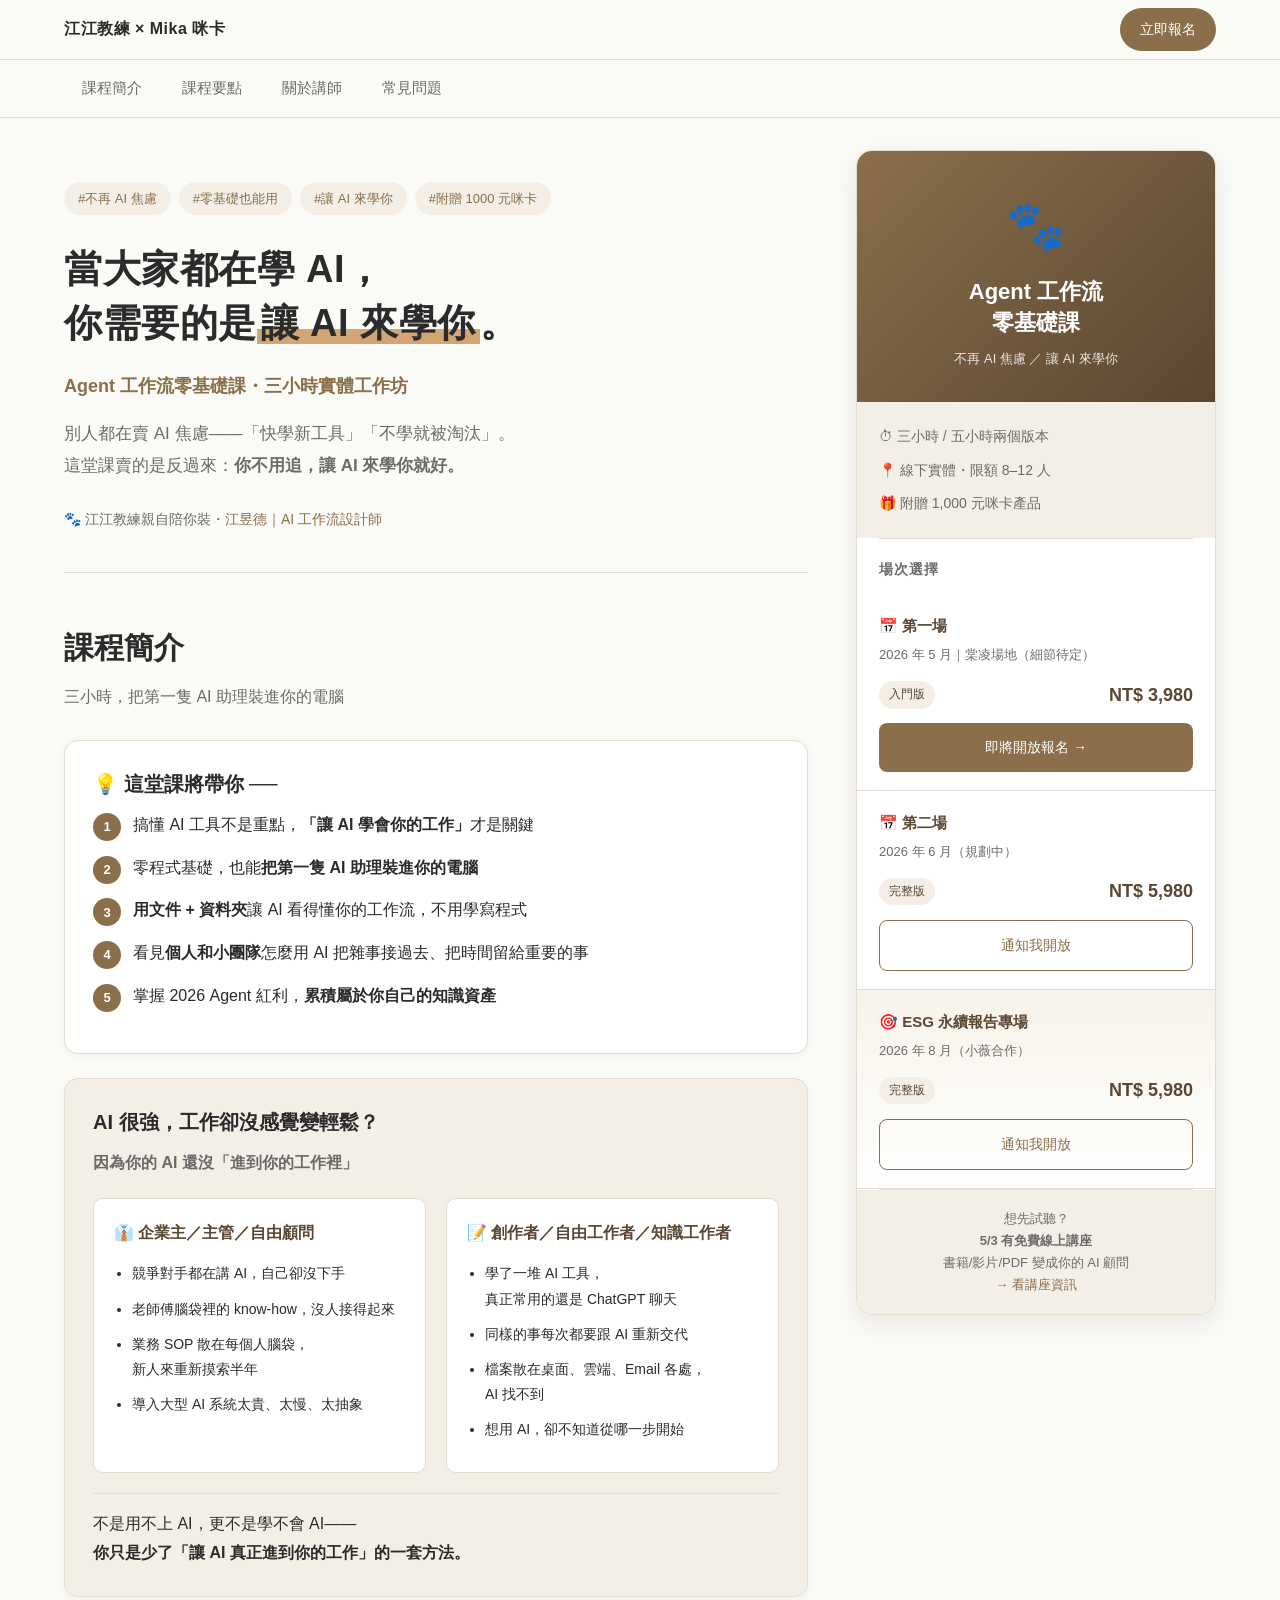
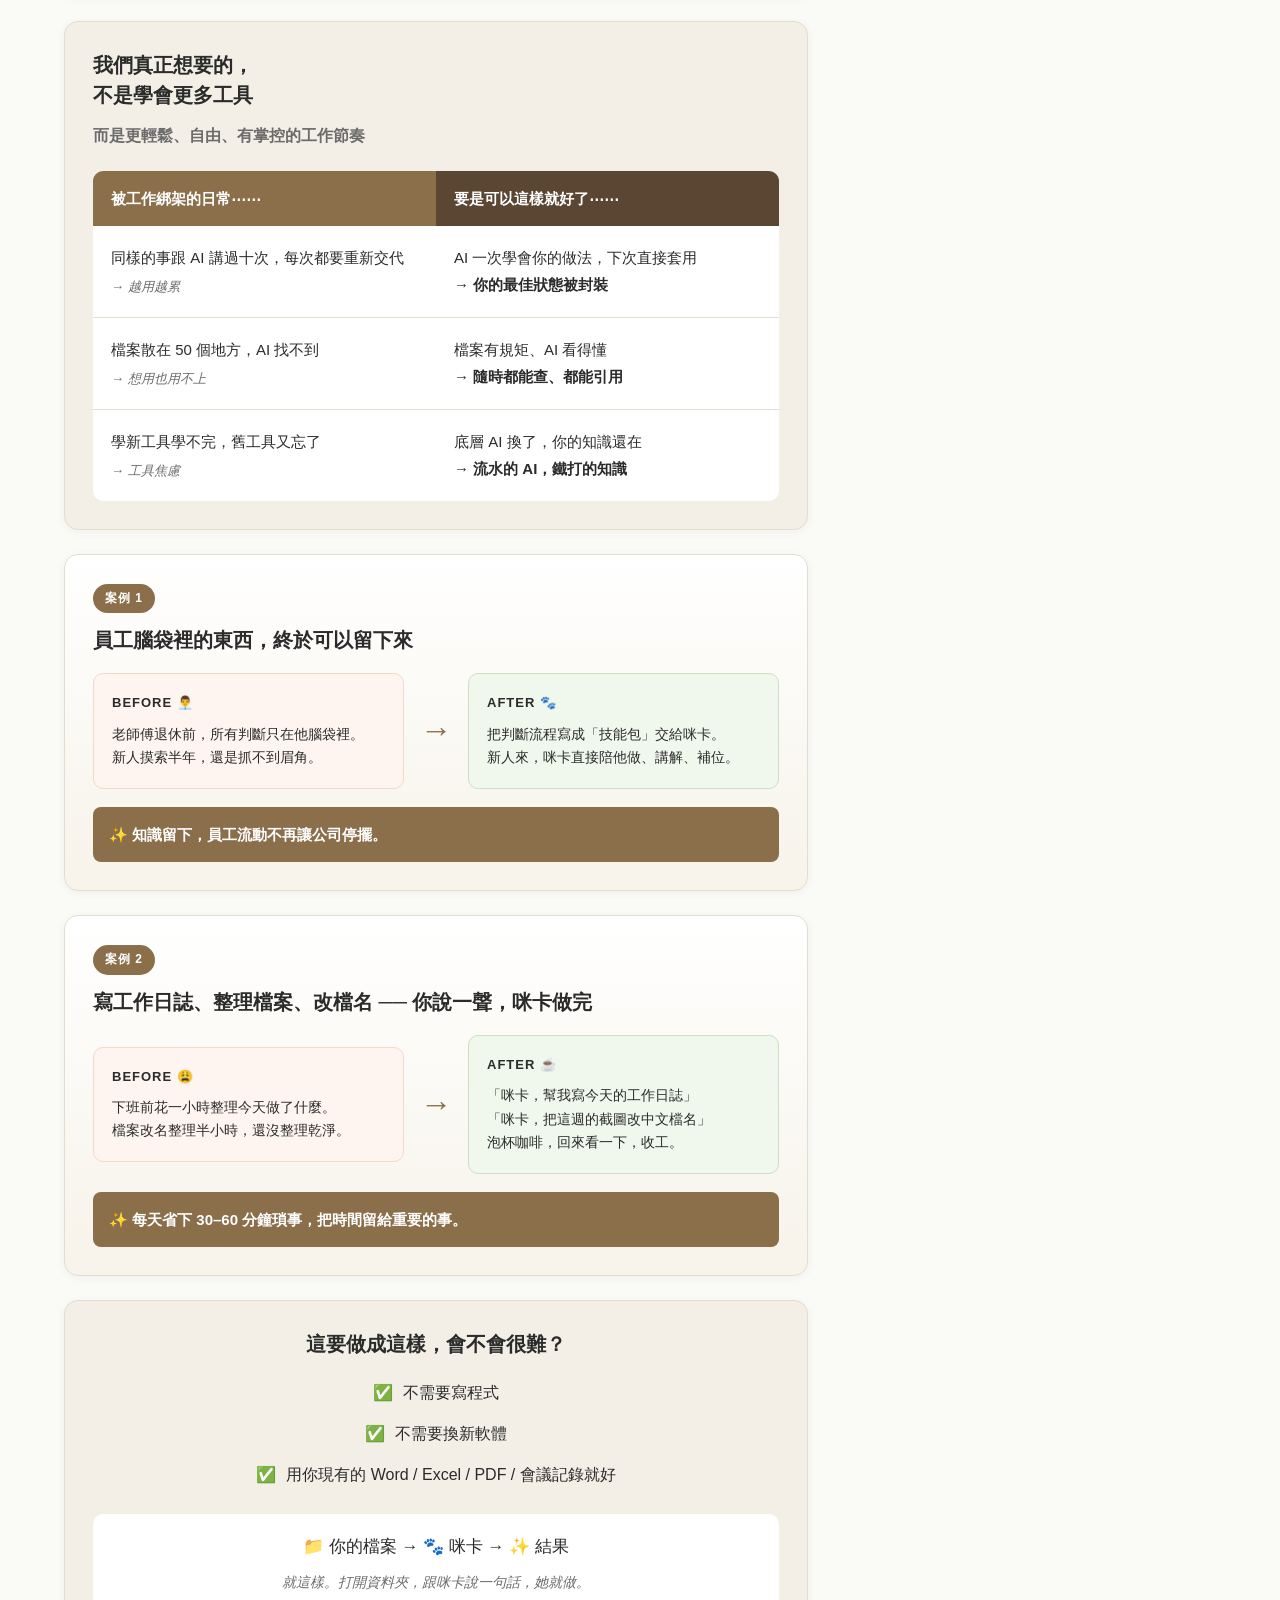
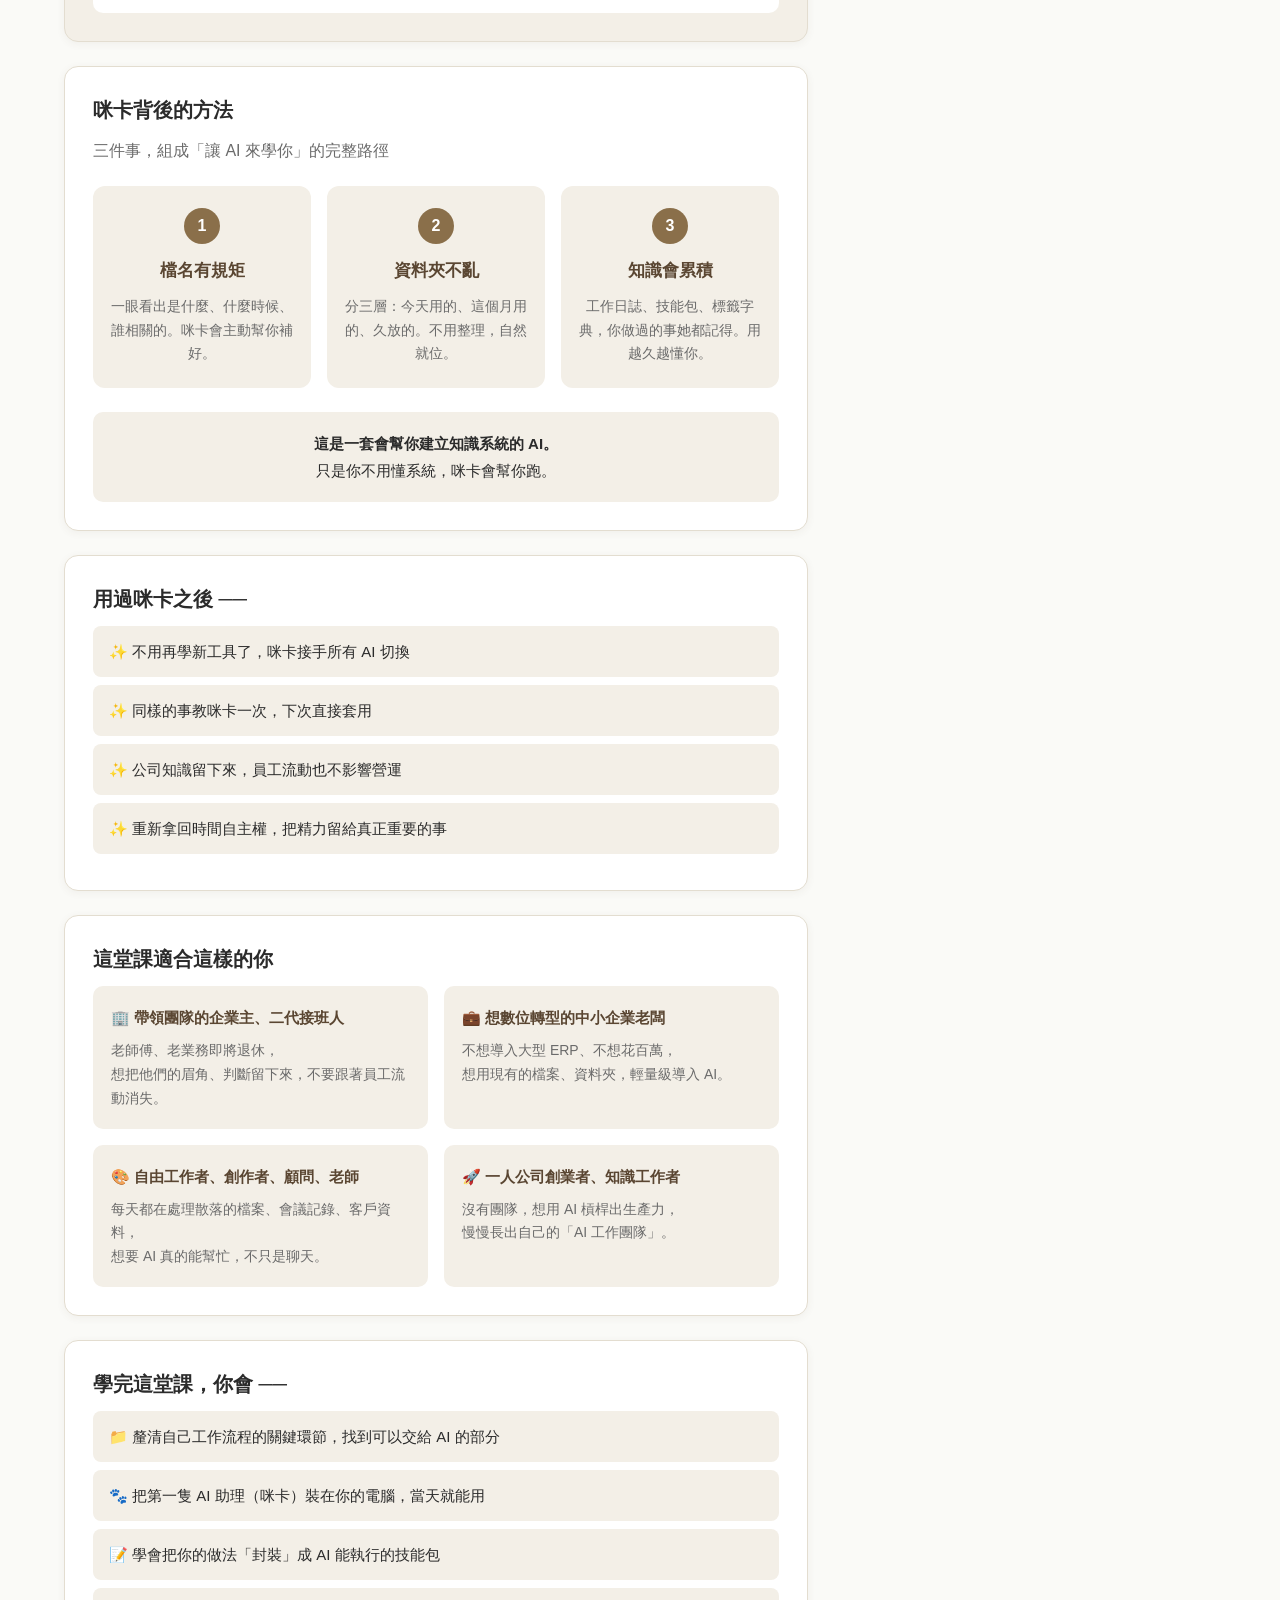
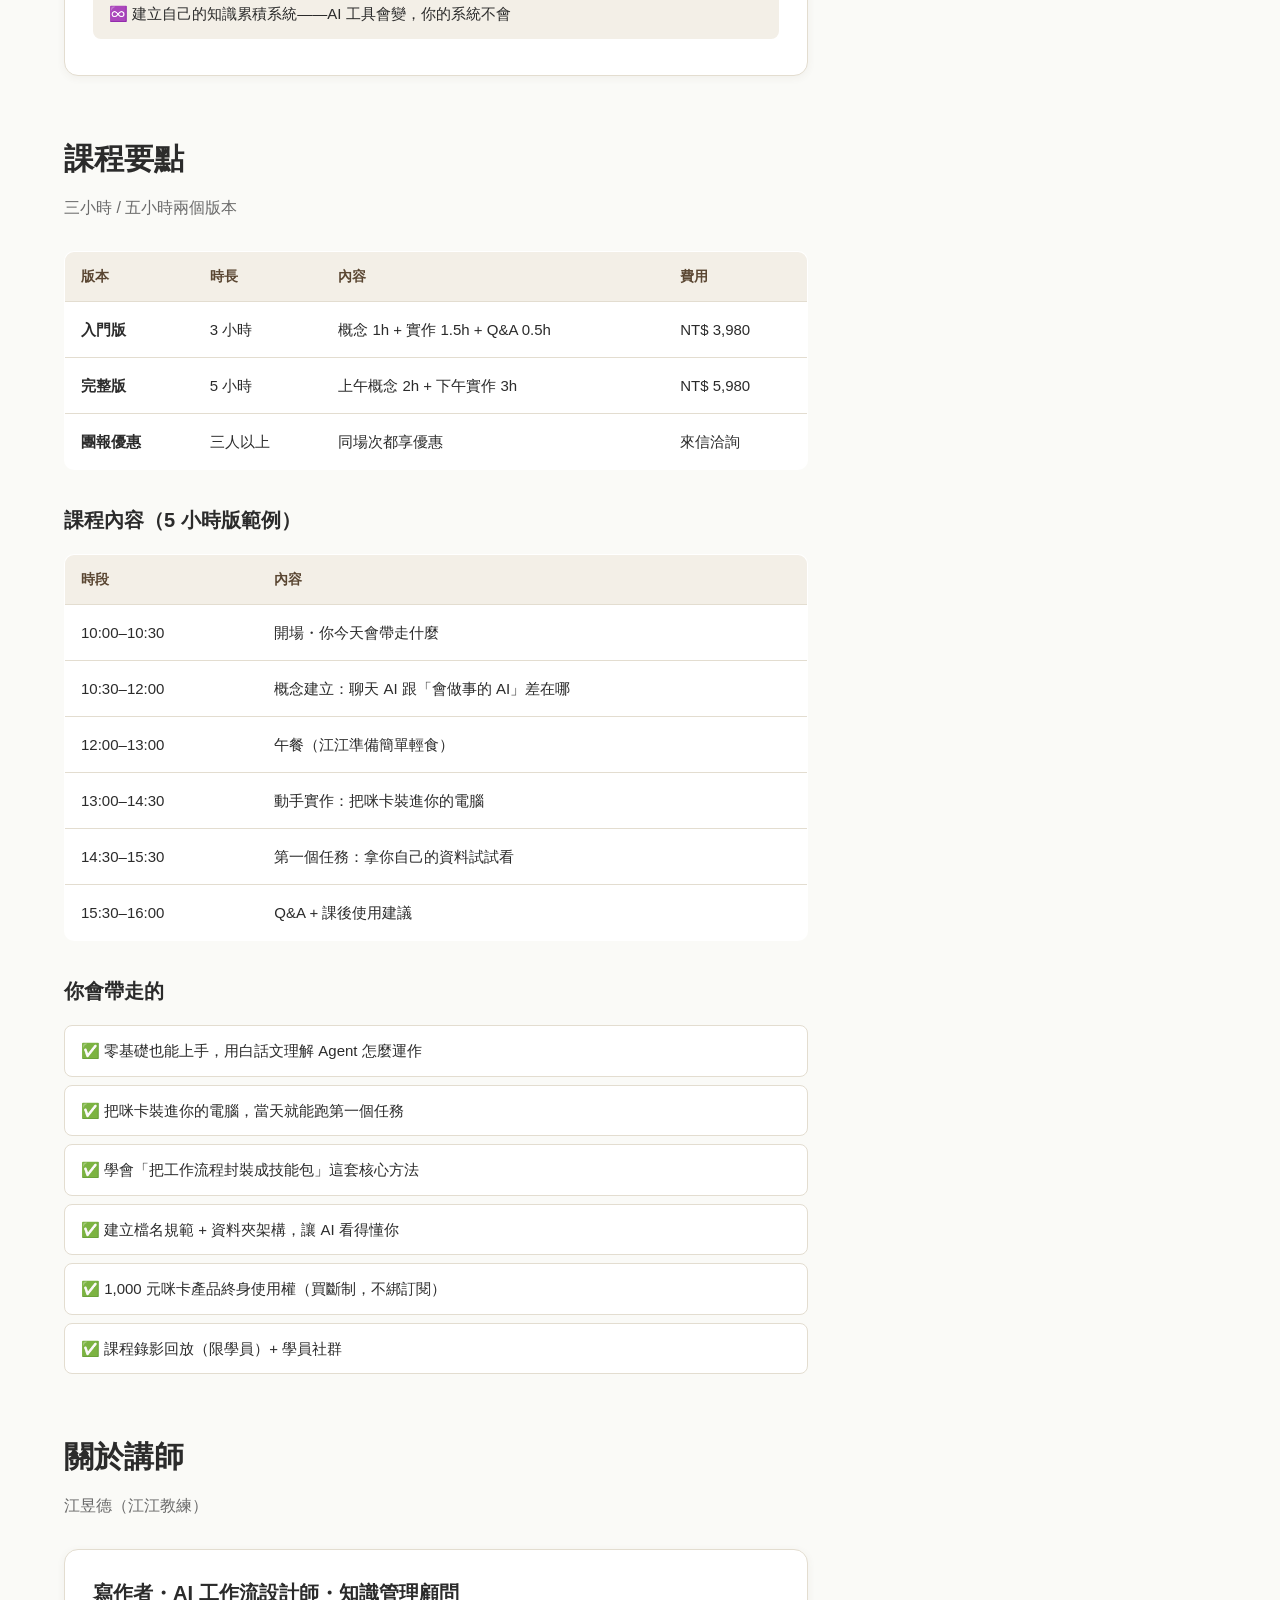
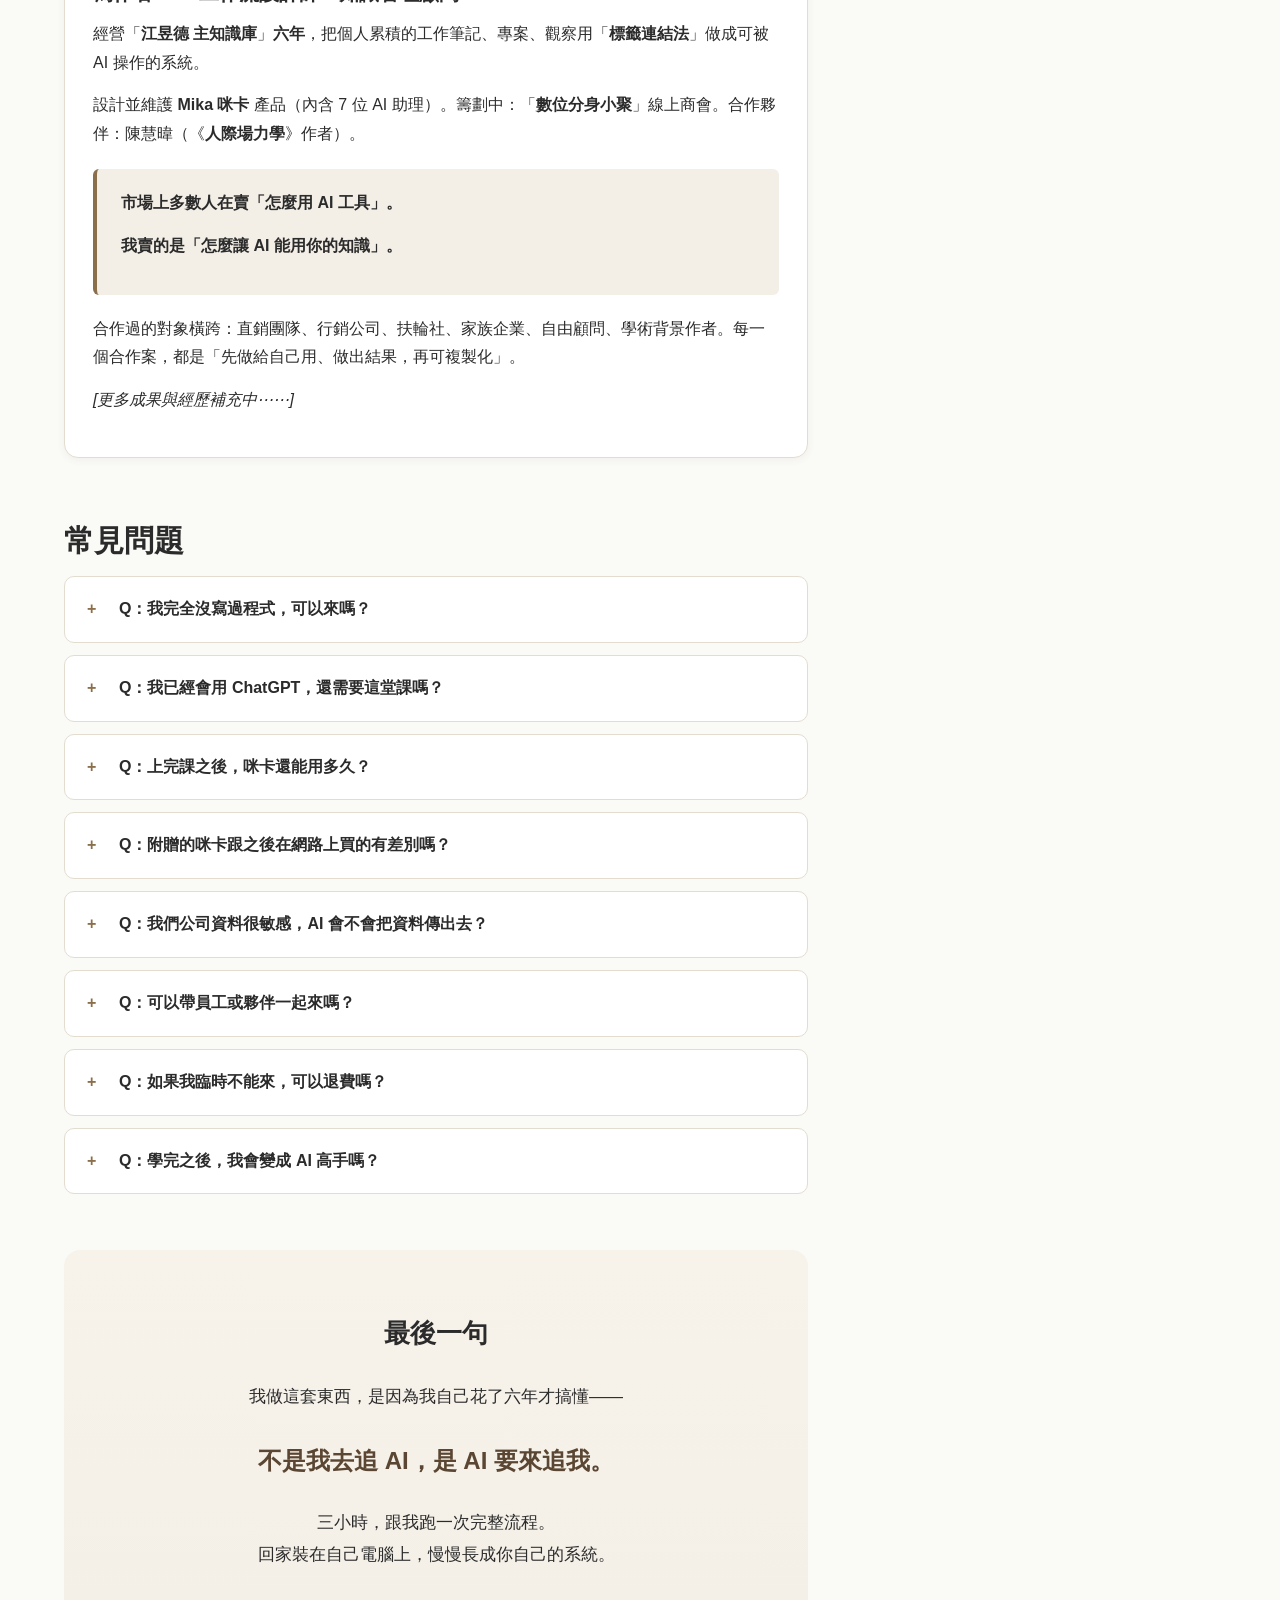
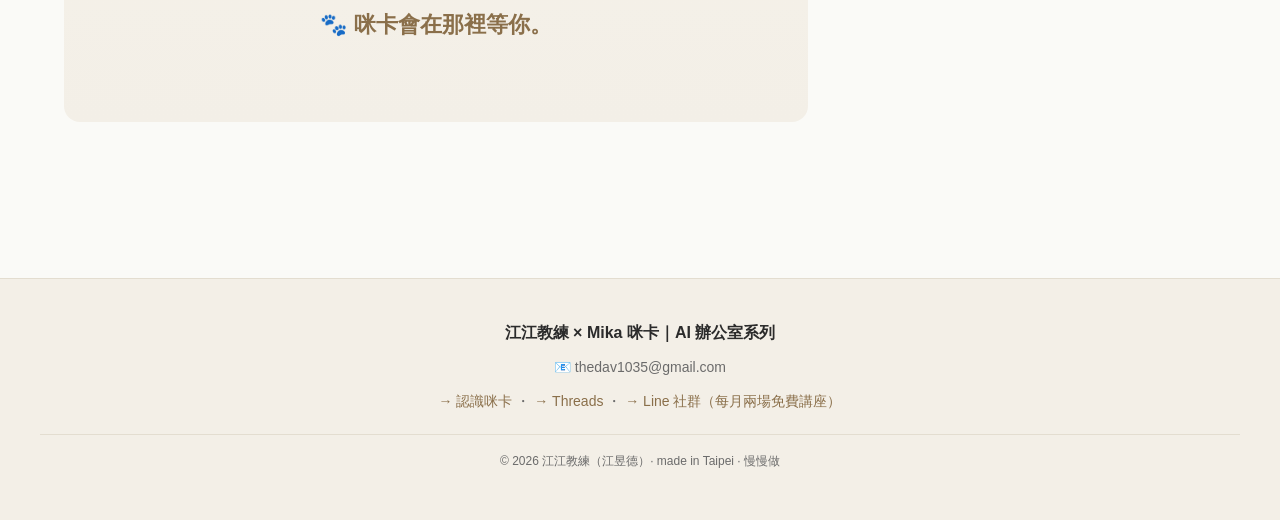
==== index.html @ 0dc0a2ff "Initial commit: Agent 工作流零基礎課招生頁 v1.0" ====
<!DOCTYPE html>
<html lang="zh-Hant">
<head>
<meta charset="UTF-8">
<meta name="viewport" content="width=device-width, initial-scale=1.0">
<title>Agent 工作流零基礎課｜江江教練 × Mika 咪卡｜不再 AI 焦慮</title>
<meta name="description" content="當大家都在學 AI，你需要的是讓 AI 來學你。三小時實體工作坊，把第一隻 AI 助理（咪卡）裝進你的電腦，讓 AI 真正進到你的工作裡。附贈 1000 元咪卡產品。">
<meta name="keywords" content="AI 工作流, Agent 入門, 咪卡, Mika, AI 落地, 不再 AI 焦慮, 江江教練, AI 工作坊">
<meta name="robots" content="noindex, nofollow">
<meta property="og:title" content="Agent 工作流零基礎課｜不再 AI 焦慮">
<meta property="og:description" content="當大家都在學 AI，你需要的是讓 AI 來學你。三小時實體工作坊，附贈 1000 元咪卡產品。">
<meta property="og:type" content="website">
<link rel="stylesheet" href="style.css">
</head>
<body>

<!-- Top Nav -->
<nav class="topnav">
  <div class="topnav-inner">
    <a href="#" class="topnav-logo">江江教練 × Mika 咪卡</a>
    <a href="#cta" class="topnav-cta">立即報名</a>
  </div>
</nav>

<!-- Sticky Section Tabs -->
<div class="tabs">
  <div class="tabs-inner">
    <a href="#intro">課程簡介</a>
    <a href="#points">課程要點</a>
    <a href="#instructor">關於講師</a>
    <a href="#faq">常見問題</a>
  </div>
</div>

<!-- Main Layout: Left Content + Right Sticky Card -->
<main class="layout">

  <!-- Left Column: Main Content -->
  <div class="main-col">

    <!-- Hero -->
    <section class="hero">
      <div class="pills">
        <span class="pill">#不再 AI 焦慮</span>
        <span class="pill">#零基礎也能用</span>
        <span class="pill">#讓 AI 來學你</span>
        <span class="pill">#附贈 1000 元咪卡</span>
      </div>
      <h1>當大家都在學 AI，<br>你需要的是<span class="hl">讓 AI 來學你</span>。</h1>
      <p class="hero-sub">Agent 工作流零基礎課・三小時實體工作坊</p>
      <p class="hero-desc">
        別人都在賣 AI 焦慮——「快學新工具」「不學就被淘汰」。<br>
        這堂課賣的是反過來：<strong>你不用追，讓 AI 來學你就好。</strong>
      </p>
      <p class="hero-meta">
        🐾 江江教練親自陪你裝・<a href="#instructor">江昱德｜AI 工作流設計師</a>
      </p>
    </section>

    <!-- Section 1: 課程簡介 -->
    <section id="intro" class="section">
      <h2 class="section-title">課程簡介</h2>
      <p class="section-lead">三小時，把第一隻 AI 助理裝進你的電腦</p>

      <!-- 活動分享 -->
      <div class="card">
        <h3 class="card-title">💡 這堂課將帶你 ──</h3>
        <ol class="numbered">
          <li>搞懂 AI 工具不是重點，<strong>「讓 AI 學會你的工作」</strong>才是關鍵</li>
          <li>零程式基礎，也能<strong>把第一隻 AI 助理裝進你的電腦</strong></li>
          <li><strong>用文件 + 資料夾</strong>讓 AI 看得懂你的工作流，不用學寫程式</li>
          <li>看見<strong>個人和小團隊</strong>怎麼用 AI 把雜事接過去、把時間留給重要的事</li>
          <li>掌握 2026 Agent 紅利，<strong>累積屬於你自己的知識資產</strong></li>
        </ol>
      </div>

      <!-- 痛點圖 -->
      <div class="card pain-card">
        <h3 class="card-title">AI 很強，工作卻沒感覺變輕鬆？</h3>
        <p class="card-sub"><strong>因為你的 AI 還沒「進到你的工作裡」</strong></p>

        <div class="pain-grid">
          <div class="pain-col">
            <h4>👔 企業主／主管／自由顧問</h4>
            <ul>
              <li>競爭對手都在講 AI，自己卻沒下手</li>
              <li>老師傅腦袋裡的 know-how，沒人接得起來</li>
              <li>業務 SOP 散在每個人腦袋，<br>新人來重新摸索半年</li>
              <li>導入大型 AI 系統太貴、太慢、太抽象</li>
            </ul>
          </div>
          <div class="pain-col">
            <h4>📝 創作者／自由工作者／知識工作者</h4>
            <ul>
              <li>學了一堆 AI 工具，<br>真正常用的還是 ChatGPT 聊天</li>
              <li>同樣的事每次都要跟 AI 重新交代</li>
              <li>檔案散在桌面、雲端、Email 各處，<br>AI 找不到</li>
              <li>想用 AI，卻不知道從哪一步開始</li>
            </ul>
          </div>
        </div>

        <p class="card-bottom">
          不是用不上 AI，更不是學不會 AI——<br>
          <strong>你只是少了「讓 AI 真正進到你的工作」的一套方法。</strong>
        </p>
      </div>

      <!-- BEFORE / AFTER -->
      <div class="card ba-card">
        <h3 class="card-title">我們真正想要的，<br>不是學會更多工具</h3>
        <p class="card-sub"><strong>而是更輕鬆、自由、有掌控的工作節奏</strong></p>

        <table class="ba-table">
          <thead>
            <tr><th>被工作綁架的日常⋯⋯</th><th>要是可以這樣就好了⋯⋯</th></tr>
          </thead>
          <tbody>
            <tr>
              <td>同樣的事跟 AI 講過十次，每次都要重新交代<br><em>→ 越用越累</em></td>
              <td>AI 一次學會你的做法，下次直接套用<br><strong>→ 你的最佳狀態被封裝</strong></td>
            </tr>
            <tr>
              <td>檔案散在 50 個地方，AI 找不到<br><em>→ 想用也用不上</em></td>
              <td>檔案有規矩、AI 看得懂<br><strong>→ 隨時都能查、都能引用</strong></td>
            </tr>
            <tr>
              <td>學新工具學不完，舊工具又忘了<br><em>→ 工具焦慮</em></td>
              <td>底層 AI 換了，你的知識還在<br><strong>→ 流水的 AI，鐵打的知識</strong></td>
            </tr>
          </tbody>
        </table>
      </div>

      <!-- Case 1 -->
      <div class="card case-card">
        <span class="case-tag">案例 1</span>
        <h3 class="card-title">員工腦袋裡的東西，終於可以留下來</h3>
        <div class="ba-flow">
          <div class="flow-side flow-before">
            <h4>BEFORE 👨‍💼</h4>
            <p>老師傅退休前，所有判斷只在他腦袋裡。<br>新人摸索半年，還是抓不到眉角。</p>
          </div>
          <div class="flow-arrow">→</div>
          <div class="flow-side flow-after">
            <h4>AFTER 🐾</h4>
            <p>把判斷流程寫成「技能包」交給咪卡。<br>新人來，咪卡直接陪他做、講解、補位。</p>
          </div>
        </div>
        <p class="case-result">
          ✨ <strong>知識留下，員工流動不再讓公司停擺。</strong>
        </p>
      </div>

      <!-- Case 2 -->
      <div class="card case-card">
        <span class="case-tag">案例 2</span>
        <h3 class="card-title">寫工作日誌、整理檔案、改檔名 ── 你說一聲，咪卡做完</h3>
        <div class="ba-flow">
          <div class="flow-side flow-before">
            <h4>BEFORE 😩</h4>
            <p>下班前花一小時整理今天做了什麼。<br>檔案改名整理半小時，還沒整理乾淨。</p>
          </div>
          <div class="flow-arrow">→</div>
          <div class="flow-side flow-after">
            <h4>AFTER ☕</h4>
            <p>「咪卡，幫我寫今天的工作日誌」<br>「咪卡，把這週的截圖改中文檔名」<br>泡杯咖啡，回來看一下，收工。</p>
          </div>
        </div>
        <p class="case-result">
          ✨ <strong>每天省下 30–60 分鐘瑣事，把時間留給重要的事。</strong>
        </p>
      </div>

      <!-- 技術門檻 -->
      <div class="card threshold-card">
        <h3 class="card-title">這要做成這樣，會不會很難？</h3>
        <div class="threshold-content">
          <div class="threshold-item"><span class="check">✅</span> 不需要寫程式</div>
          <div class="threshold-item"><span class="check">✅</span> 不需要換新軟體</div>
          <div class="threshold-item"><span class="check">✅</span> 用你現有的 Word / Excel / PDF / 會議記錄就好</div>
        </div>
        <p class="threshold-flow">
          📁 你的檔案 → 🐾 咪卡 → ✨ 結果<br>
          <em>就這樣。打開資料夾，跟咪卡說一句話，她就做。</em>
        </p>
      </div>

      <!-- 系統化方法 -->
      <div class="card method-card">
        <h3 class="card-title">咪卡背後的方法</h3>
        <p class="card-sub">三件事，組成「讓 AI 來學你」的完整路徑</p>

        <div class="method-flow">
          <div class="method-step">
            <span class="step-num">1</span>
            <h4>檔名有規矩</h4>
            <p>一眼看出是什麼、什麼時候、誰相關的。咪卡會主動幫你補好。</p>
          </div>
          <div class="method-step">
            <span class="step-num">2</span>
            <h4>資料夾不亂</h4>
            <p>分三層：今天用的、這個月用的、久放的。不用整理，自然就位。</p>
          </div>
          <div class="method-step">
            <span class="step-num">3</span>
            <h4>知識會累積</h4>
            <p>工作日誌、技能包、標籤字典，你做過的事她都記得。用越久越懂你。</p>
          </div>
        </div>

        <p class="method-bottom">
          <strong>這是一套會幫你建立知識系統的 AI。</strong><br>
          只是你不用懂系統，咪卡會幫你跑。
        </p>
      </div>

      <!-- 學員效益 -->
      <div class="card testimonial-card">
        <h3 class="card-title">用過咪卡之後 ──</h3>
        <ul class="benefits">
          <li>✨ 不用再學新工具了，咪卡接手所有 AI 切換</li>
          <li>✨ 同樣的事教咪卡一次，下次直接套用</li>
          <li>✨ 公司知識留下來，員工流動也不影響營運</li>
          <li>✨ 重新拿回時間自主權，把精力留給真正重要的事</li>
        </ul>
      </div>

      <!-- 適合對象 -->
      <div class="card audience-card">
        <h3 class="card-title">這堂課適合這樣的你</h3>

        <div class="audience-grid">
          <div class="audience-item">
            <h4>🏢 帶領團隊的企業主、二代接班人</h4>
            <p>老師傅、老業務即將退休，<br>想把他們的眉角、判斷留下來，不要跟著員工流動消失。</p>
          </div>
          <div class="audience-item">
            <h4>💼 想數位轉型的中小企業老闆</h4>
            <p>不想導入大型 ERP、不想花百萬，<br>想用現有的檔案、資料夾，輕量級導入 AI。</p>
          </div>
          <div class="audience-item">
            <h4>🎨 自由工作者、創作者、顧問、老師</h4>
            <p>每天都在處理散落的檔案、會議記錄、客戶資料，<br>想要 AI 真的能幫忙，不只是聊天。</p>
          </div>
          <div class="audience-item">
            <h4>🚀 一人公司創業者、知識工作者</h4>
            <p>沒有團隊，想用 AI 槓桿出生產力，<br>慢慢長出自己的「AI 工作團隊」。</p>
          </div>
        </div>
      </div>

      <!-- 學完能做到 -->
      <div class="card outcome-card">
        <h3 class="card-title">學完這堂課，你會 ──</h3>
        <ul class="outcomes">
          <li>📁 釐清自己工作流程的關鍵環節，找到可以交給 AI 的部分</li>
          <li>🐾 把第一隻 AI 助理（咪卡）裝在你的電腦，當天就能用</li>
          <li>📝 學會把你的做法「封裝」成 AI 能執行的技能包</li>
          <li>♾️ 建立自己的知識累積系統——AI 工具會變，你的系統不會</li>
        </ul>
      </div>

    </section>

    <!-- Section 2: 課程要點 -->
    <section id="points" class="section">
      <h2 class="section-title">課程要點</h2>
      <p class="section-lead">三小時 / 五小時兩個版本</p>

      <table class="version-table">
        <thead>
          <tr><th>版本</th><th>時長</th><th>內容</th><th>費用</th></tr>
        </thead>
        <tbody>
          <tr>
            <td><strong>入門版</strong></td>
            <td>3 小時</td>
            <td>概念 1h + 實作 1.5h + Q&A 0.5h</td>
            <td>NT$ 3,980</td>
          </tr>
          <tr>
            <td><strong>完整版</strong></td>
            <td>5 小時</td>
            <td>上午概念 2h + 下午實作 3h</td>
            <td>NT$ 5,980</td>
          </tr>
          <tr>
            <td><strong>團報優惠</strong></td>
            <td>三人以上</td>
            <td>同場次都享優惠</td>
            <td>來信洽詢</td>
          </tr>
        </tbody>
      </table>

      <h3 class="sub-section-title">課程內容（5 小時版範例）</h3>

      <table class="schedule-table">
        <thead>
          <tr><th>時段</th><th>內容</th></tr>
        </thead>
        <tbody>
          <tr><td>10:00–10:30</td><td>開場・你今天會帶走什麼</td></tr>
          <tr><td>10:30–12:00</td><td>概念建立：聊天 AI 跟「會做事的 AI」差在哪</td></tr>
          <tr><td>12:00–13:00</td><td>午餐（江江準備簡單輕食）</td></tr>
          <tr><td>13:00–14:30</td><td>動手實作：把咪卡裝進你的電腦</td></tr>
          <tr><td>14:30–15:30</td><td>第一個任務：拿你自己的資料試試看</td></tr>
          <tr><td>15:30–16:00</td><td>Q&A + 課後使用建議</td></tr>
        </tbody>
      </table>

      <h3 class="sub-section-title">你會帶走的</h3>

      <ul class="checklist">
        <li>✅ 零基礎也能上手，用白話文理解 Agent 怎麼運作</li>
        <li>✅ 把咪卡裝進你的電腦，當天就能跑第一個任務</li>
        <li>✅ 學會「把工作流程封裝成技能包」這套核心方法</li>
        <li>✅ 建立檔名規範 + 資料夾架構，讓 AI 看得懂你</li>
        <li>✅ 1,000 元咪卡產品終身使用權（買斷制，不綁訂閱）</li>
        <li>✅ 課程錄影回放（限學員）+ 學員社群</li>
      </ul>
    </section>

    <!-- Section 3: 關於講師 -->
    <section id="instructor" class="section">
      <h2 class="section-title">關於講師</h2>
      <p class="section-lead">江昱德（江江教練）</p>

      <div class="card instructor-card">
        <h3 class="card-title">寫作者・AI 工作流設計師・知識管理顧問</h3>

        <p>
          經營「<strong>江昱德 主知識庫</strong>」<strong>六年</strong>，把個人累積的工作筆記、專案、觀察用「<strong>標籤連結法</strong>」做成可被 AI 操作的系統。
        </p>

        <p>
          設計並維護 <strong>Mika 咪卡</strong> 產品（內含 7 位 AI 助理）。籌劃中：「<strong>數位分身小聚</strong>」線上商會。合作夥伴：陳慧暐（《<strong>人際場力學</strong>》作者）。
        </p>

        <div class="quote-box">
          <p><strong>市場上多數人在賣「怎麼用 AI 工具」。</strong></p>
          <p><strong>我賣的是「怎麼讓 AI 能用你的知識」。</strong></p>
        </div>

        <p>
          合作過的對象橫跨：直銷團隊、行銷公司、扶輪社、家族企業、自由顧問、學術背景作者。每一個合作案，都是「先做給自己用、做出結果，再可複製化」。
        </p>

        <p>
          <em>[更多成果與經歷補充中⋯⋯]</em>
        </p>
      </div>
    </section>

    <!-- Section 4: 常見問題 -->
    <section id="faq" class="section">
      <h2 class="section-title">常見問題</h2>

      <details>
        <summary>Q：我完全沒寫過程式，可以來嗎？</summary>
        <div class="faq-content">
          <p>可以。這堂課<strong>不教寫程式</strong>。教的是「怎麼跟 AI 講話、怎麼讓 AI 看得懂你的檔案」——這兩件事跟寫程式無關。</p>
          <p>唯一需要你會的：用過電腦、會打字、會把檔案放到資料夾。</p>
        </div>
      </details>

      <details>
        <summary>Q：我已經會用 ChatGPT，還需要這堂課嗎？</summary>
        <div class="faq-content">
          <p>ChatGPT 是「<strong>聊天</strong>」，這堂課教的是「<strong>讓 AI 進到你的電腦做事</strong>」——讀你的檔案、整理你的客戶資料、寫你的會議記錄。</p>
          <p>如果你問過 ChatGPT 同樣的問題十次都要重新交代，那就是你需要這堂課的證據。</p>
        </div>
      </details>

      <details>
        <summary>Q：上完課之後，咪卡還能用多久？</summary>
        <div class="faq-content">
          <p><strong>永久。</strong></p>
          <p>咪卡是買斷制，下載了就是你的。不綁訂閱、不收年費、不搞自動續約。</p>
          <p>你不喜歡，整個資料夾刪掉就好。</p>
        </div>
      </details>

      <details>
        <summary>Q：附贈的咪卡跟之後在網路上買的有差別嗎？</summary>
        <div class="faq-content">
          <p><strong>完全一樣。</strong>就是同一個產品。</p>
          <p>工作坊賣的是「<strong>現場實作 + 江江教練親自陪裝</strong>」這個價值。咪卡產品本身是同場附贈的——一次解決，裝完當場帶走能用的系統。</p>
        </div>
      </details>

      <details>
        <summary>Q：我們公司資料很敏感，AI 會不會把資料傳出去？</summary>
        <div class="faq-content">
          <p>咪卡跑在你的電腦上（本地端），<strong>檔案不會經過我的伺服器</strong>。</p>
          <p>中間會經過你訂閱的 AI 大廠（OpenAI / Anthropic）依照他們的隱私政策處理——這跟你平常用 ChatGPT 是同一套規則。</p>
          <p><strong>真的高度敏感的資料</strong>，現場會教你怎麼設定本地模型（不經外網）。</p>
        </div>
      </details>

      <details>
        <summary>Q：可以帶員工或夥伴一起來嗎？</summary>
        <div class="faq-content">
          <p>非常推薦。<strong>同場三人以上有團報優惠</strong>，來信洽詢。</p>
          <p>帶老闆 + 幹部 + IT 一起來，回去推動最快。</p>
        </div>
      </details>

      <details>
        <summary>Q：如果我臨時不能來，可以退費嗎？</summary>
        <div class="faq-content">
          <p><em>退費規則制定中。預計：開課前 14 天 100% 退費 / 7 天 50% / 7 天內不退費，但可指定他人代上或下次再來。</em></p>
        </div>
      </details>

      <details>
        <summary>Q：學完之後，我會變成 AI 高手嗎？</summary>
        <div class="faq-content">
          <p><strong>不會。</strong></p>
          <p>我也不是 AI 高手。我只是一個用 AI 用了六年、找到自己節奏的人。</p>
          <p>這堂課的目標不是讓你變高手，是讓你<strong>有自己的系統</strong>——之後 AI 怎麼變、模型怎麼換，你都有自己的東西可以接。</p>
        </div>
      </details>

    </section>

    <!-- 最後一段 -->
    <section id="cta" class="section closer">
      <h2>最後一句</h2>
      <p>我做這套東西，是因為我自己花了六年才搞懂——</p>
      <p class="closer-key"><strong>不是我去追 AI，是 AI 要來追我。</strong></p>
      <p>三小時，跟我跑一次完整流程。<br>回家裝在自己電腦上，慢慢長成你自己的系統。</p>
      <p class="closer-cat">🐾 <strong>咪卡會在那裡等你。</strong></p>
    </section>

  </div>

  <!-- Right Column: Sticky Purchase Card -->
  <aside class="side-col">
    <div class="purchase-card">
      <div class="purchase-cover">
        <div class="purchase-emoji">🐾</div>
        <div class="purchase-cover-title">Agent 工作流<br>零基礎課</div>
        <div class="purchase-cover-sub">不再 AI 焦慮 ／ 讓 AI 來學你</div>
      </div>

      <div class="purchase-meta">
        <div class="purchase-meta-row">⏱ 三小時 / 五小時兩個版本</div>
        <div class="purchase-meta-row">📍 線下實體・限額 8–12 人</div>
        <div class="purchase-meta-row">🎁 附贈 1,000 元咪卡產品</div>
      </div>

      <div class="purchase-divider"></div>

      <h4 class="purchase-section-title">場次選擇</h4>

      <div class="plan">
        <div class="plan-title">📅 第一場</div>
        <div class="plan-time">2026 年 5 月｜棠凌場地（細節待定）</div>
        <div class="plan-price">
          <span class="plan-price-tag">入門版</span>
          <span class="plan-price-amount">NT$ 3,980</span>
        </div>
        <a href="#" class="plan-btn">即將開放報名 →</a>
      </div>

      <div class="plan">
        <div class="plan-title">📅 第二場</div>
        <div class="plan-time">2026 年 6 月（規劃中）</div>
        <div class="plan-price">
          <span class="plan-price-tag">完整版</span>
          <span class="plan-price-amount">NT$ 5,980</span>
        </div>
        <a href="#" class="plan-btn plan-btn-ghost">通知我開放</a>
      </div>

      <div class="plan plan-special">
        <div class="plan-title">🎯 ESG 永續報告專場</div>
        <div class="plan-time">2026 年 8 月（小薇合作）</div>
        <div class="plan-price">
          <span class="plan-price-tag">完整版</span>
          <span class="plan-price-amount">NT$ 5,980</span>
        </div>
        <a href="#" class="plan-btn plan-btn-ghost">通知我開放</a>
      </div>

      <div class="purchase-divider"></div>

      <p class="purchase-hint">
        想先試聽？<br>
        <strong>5/3 有免費線上講座</strong><br>
        書籍/影片/PDF 變成你的 AI 顧問<br>
        <a href="#">→ 看講座資訊</a>
      </p>
    </div>
  </aside>

</main>

<!-- Footer -->
<footer class="footer">
  <div class="footer-inner">
    <p class="footer-brand">江江教練 × Mika 咪卡｜AI 辦公室系列</p>
    <p>📧 thedav1035@gmail.com</p>
    <p>
      <a href="https://mika-deploy.vercel.app/" target="_blank">→ 認識咪卡</a> ・
      <a href="#">→ Threads</a> ・
      <a href="#">→ Line 社群（每月兩場免費講座）</a>
    </p>
    <p class="footer-copy">© 2026 江江教練（江昱德）· made in Taipei · 慢慢做</p>
  </div>
</footer>

<script>
// Sticky Tab active state on scroll
const tabs = document.querySelectorAll('.tabs a');
const sections = ['intro', 'points', 'instructor', 'faq'].map(id => document.getElementById(id));

window.addEventListener('scroll', () => {
  const scrollPos = window.scrollY + 200;
  let activeId = '';
  sections.forEach(sec => {
    if (sec && sec.offsetTop <= scrollPos) activeId = sec.id;
  });
  tabs.forEach(t => {
    t.classList.toggle('active', t.getAttribute('href') === '#' + activeId);
  });
});

// Smooth scroll for anchors
document.querySelectorAll('a[href^="#"]').forEach(a => {
  a.addEventListener('click', (e) => {
    const target = document.querySelector(a.getAttribute('href'));
    if (target) {
      e.preventDefault();
      target.scrollIntoView({ behavior: 'smooth' });
    }
  });
});
</script>

</body>
</html>
---- style.css ----
/* Agent 工作流零基礎課 ─ 招生頁 */
/* 配色基於 Mika 咪卡奶茶色系 */

:root {
  --bg: #fafaf7;
  --bg-alt: #f3efe7;
  --bg-card: #ffffff;
  --text: #2b2b2b;
  --text-soft: #6b6b6b;
  --border: #e3ddd0;
  --accent: #8a6f4a;       /* 奶茶主色 */
  --accent-light: #c9b490; /* 奶茶亮 */
  --accent-deep: #5a4632;  /* 奶茶深 */
  --highlight: #d4a574;    /* 強調米黃 */
  --side-bg: #f7f3ea;
  --shadow-sm: 0 2px 8px rgba(90, 70, 50, 0.06);
  --shadow-md: 0 8px 24px rgba(90, 70, 50, 0.1);
}

* { box-sizing: border-box; margin: 0; padding: 0; }

html { scroll-behavior: smooth; scroll-padding-top: 130px; }

body {
  background: var(--bg);
  color: var(--text);
  font-family: -apple-system, BlinkMacSystemFont, "Noto Sans TC", "PingFang TC", "Heiti TC", "Microsoft JhengHei", sans-serif;
  font-size: 16px;
  line-height: 1.8;
  -webkit-font-smoothing: antialiased;
}

a { color: var(--accent); text-decoration: none; }
a:hover { text-decoration: underline; }
img { max-width: 100%; height: auto; }

/* Top Nav */
.topnav {
  position: sticky;
  top: 0;
  background: rgba(250, 250, 247, 0.96);
  backdrop-filter: blur(10px);
  -webkit-backdrop-filter: blur(10px);
  border-bottom: 1px solid var(--border);
  z-index: 100;
  height: 60px;
}
.topnav-inner {
  max-width: 1200px;
  margin: 0 auto;
  padding: 0 24px;
  height: 100%;
  display: flex;
  align-items: center;
  justify-content: space-between;
}
.topnav-logo {
  font-size: 16px;
  font-weight: 700;
  color: var(--text);
  letter-spacing: 0.5px;
}
.topnav-cta {
  padding: 9px 20px;
  background: var(--accent);
  color: white !important;
  border-radius: 999px;
  font-size: 14px;
  font-weight: 500;
  transition: all 0.2s;
}
.topnav-cta:hover {
  background: var(--accent-deep);
  text-decoration: none;
  transform: translateY(-1px);
}

/* Sticky Tabs */
.tabs {
  position: sticky;
  top: 60px;
  background: var(--bg);
  border-bottom: 1px solid var(--border);
  z-index: 99;
}
.tabs-inner {
  max-width: 1200px;
  margin: 0 auto;
  padding: 0 24px;
  display: flex;
  gap: 4px;
  overflow-x: auto;
}
.tabs a {
  padding: 14px 18px;
  font-size: 15px;
  color: var(--text-soft);
  border-bottom: 2px solid transparent;
  white-space: nowrap;
  transition: all 0.2s;
}
.tabs a:hover {
  color: var(--text);
  text-decoration: none;
}
.tabs a.active {
  color: var(--accent);
  border-bottom-color: var(--accent);
  font-weight: 500;
}

/* Layout: Left + Right Sticky */
.layout {
  max-width: 1200px;
  margin: 0 auto;
  padding: 32px 24px 60px;
  display: grid;
  grid-template-columns: 1fr 360px;
  gap: 48px;
}
.main-col { min-width: 0; }
.side-col { min-width: 0; }

/* Hero */
.hero {
  padding: 32px 0 40px;
  border-bottom: 1px solid var(--border);
  margin-bottom: 48px;
}
.pills {
  display: flex;
  flex-wrap: wrap;
  gap: 8px;
  margin-bottom: 28px;
}
.pill {
  padding: 5px 14px;
  background: var(--bg-alt);
  color: var(--accent);
  border-radius: 999px;
  font-size: 13px;
  font-weight: 500;
}
.hero h1 {
  font-size: 38px;
  line-height: 1.4;
  font-weight: 700;
  margin-bottom: 20px;
  letter-spacing: 0.5px;
}
.hero .hl {
  background: linear-gradient(180deg, transparent 65%, var(--highlight) 65%);
  padding: 0 4px;
}
.hero-sub {
  font-size: 18px;
  color: var(--accent);
  font-weight: 600;
  margin-bottom: 16px;
}
.hero-desc {
  font-size: 17px;
  line-height: 1.9;
  color: var(--text-soft);
  margin-bottom: 24px;
}
.hero-meta {
  font-size: 14px;
  color: var(--text-soft);
}

/* Section */
.section {
  margin-bottom: 56px;
  scroll-margin-top: 130px;
}
.section-title {
  font-size: 30px;
  font-weight: 700;
  margin-bottom: 8px;
  text-align: left;
}
.section-lead {
  font-size: 16px;
  color: var(--text-soft);
  margin-bottom: 28px;
}
.sub-section-title {
  font-size: 20px;
  font-weight: 600;
  margin: 32px 0 16px;
  color: var(--text);
}

/* Cards */
.card {
  background: var(--bg-card);
  border: 1px solid var(--border);
  border-radius: 14px;
  padding: 28px;
  margin-bottom: 24px;
  box-shadow: var(--shadow-sm);
}
.card-title {
  font-size: 20px;
  font-weight: 700;
  margin-bottom: 12px;
  line-height: 1.5;
}
.card-sub {
  font-size: 16px;
  color: var(--text-soft);
  margin-bottom: 20px;
}
.card-bottom {
  margin-top: 20px;
  padding-top: 16px;
  border-top: 1px solid var(--border);
  font-size: 16px;
  line-height: 1.8;
}

/* Numbered list */
.numbered {
  list-style: none;
  counter-reset: numbered-list;
  padding-left: 0;
}
.numbered li {
  counter-increment: numbered-list;
  padding-left: 40px;
  position: relative;
  margin-bottom: 14px;
  line-height: 1.8;
}
.numbered li::before {
  content: counter(numbered-list);
  position: absolute;
  left: 0;
  top: 2px;
  width: 28px;
  height: 28px;
  background: var(--accent);
  color: white;
  border-radius: 50%;
  display: flex;
  align-items: center;
  justify-content: center;
  font-size: 13px;
  font-weight: 600;
}

/* Pain card */
.pain-card { background: var(--bg-alt); }
.pain-grid {
  display: grid;
  grid-template-columns: 1fr 1fr;
  gap: 20px;
}
.pain-col {
  background: var(--bg-card);
  border: 1px solid var(--border);
  border-radius: 10px;
  padding: 20px;
}
.pain-col h4 {
  font-size: 16px;
  margin-bottom: 14px;
  color: var(--accent-deep);
}
.pain-col ul {
  padding-left: 18px;
  font-size: 14px;
  line-height: 1.8;
}
.pain-col li { margin-bottom: 10px; }

/* BEFORE / AFTER */
.ba-card { background: var(--bg-alt); }
.ba-table {
  width: 100%;
  border-collapse: collapse;
  margin-top: 12px;
  background: var(--bg-card);
  border-radius: 10px;
  overflow: hidden;
}
.ba-table th {
  padding: 14px 18px;
  background: var(--accent);
  color: white;
  text-align: left;
  font-size: 15px;
}
.ba-table th:nth-child(2) { background: var(--accent-deep); }
.ba-table td {
  padding: 18px;
  border-bottom: 1px solid var(--border);
  font-size: 15px;
  vertical-align: top;
  width: 50%;
}
.ba-table tr:last-child td { border-bottom: none; }
.ba-table em {
  display: inline-block;
  margin-top: 4px;
  color: var(--text-soft);
  font-size: 13px;
}

/* Case Card */
.case-card { background: linear-gradient(180deg, #fff 0%, var(--side-bg) 100%); }
.case-tag {
  display: inline-block;
  padding: 4px 12px;
  background: var(--accent);
  color: white;
  border-radius: 999px;
  font-size: 12px;
  font-weight: 600;
  margin-bottom: 12px;
  letter-spacing: 1px;
}
.ba-flow {
  display: grid;
  grid-template-columns: 1fr auto 1fr;
  gap: 16px;
  align-items: center;
  margin-top: 18px;
}
.flow-side {
  padding: 18px;
  border-radius: 10px;
  font-size: 14px;
  line-height: 1.7;
}
.flow-before {
  background: #fff5f0;
  border: 1px solid #f3d9c8;
}
.flow-after {
  background: #f0f7ed;
  border: 1px solid #cfdec0;
}
.flow-side h4 {
  font-size: 13px;
  margin-bottom: 8px;
  letter-spacing: 1px;
}
.flow-arrow {
  font-size: 32px;
  color: var(--accent);
  font-weight: 700;
}
.case-result {
  margin-top: 18px;
  padding: 14px 16px;
  background: var(--accent);
  color: white;
  border-radius: 8px;
  font-size: 15px;
}

/* Threshold */
.threshold-card { background: var(--bg-alt); text-align: center; }
.threshold-content {
  display: flex;
  flex-direction: column;
  gap: 12px;
  margin: 20px 0;
}
.threshold-item {
  font-size: 16px;
  display: flex;
  align-items: center;
  justify-content: center;
  gap: 10px;
}
.threshold-item .check { color: #5a8240; }
.threshold-flow {
  margin-top: 24px;
  padding: 18px;
  background: var(--bg-card);
  border-radius: 10px;
  font-size: 17px;
  font-weight: 500;
}
.threshold-flow em {
  display: block;
  margin-top: 8px;
  font-size: 14px;
  color: var(--text-soft);
  font-weight: 400;
}

/* Method card */
.method-flow {
  display: grid;
  grid-template-columns: repeat(3, 1fr);
  gap: 16px;
  margin: 20px 0 24px;
}
.method-step {
  background: var(--bg-alt);
  border-radius: 12px;
  padding: 22px 18px;
  text-align: center;
  position: relative;
}
.step-num {
  display: inline-flex;
  width: 36px;
  height: 36px;
  background: var(--accent);
  color: white;
  border-radius: 50%;
  align-items: center;
  justify-content: center;
  font-weight: 700;
  margin-bottom: 12px;
}
.method-step h4 {
  font-size: 17px;
  margin-bottom: 8px;
  color: var(--accent-deep);
}
.method-step p {
  font-size: 14px;
  color: var(--text-soft);
  line-height: 1.7;
}
.method-bottom {
  text-align: center;
  padding: 18px;
  background: var(--bg-alt);
  border-radius: 10px;
  font-size: 15px;
  line-height: 1.8;
}

/* Testimonial / benefits */
.benefits, .outcomes {
  list-style: none;
  padding: 0;
}
.benefits li, .outcomes li {
  padding: 12px 16px;
  background: var(--bg-alt);
  border-radius: 8px;
  margin-bottom: 8px;
  font-size: 15px;
}

/* Audience grid */
.audience-grid {
  display: grid;
  grid-template-columns: 1fr 1fr;
  gap: 16px;
  margin-top: 12px;
}
.audience-item {
  padding: 18px;
  background: var(--bg-alt);
  border-radius: 10px;
}
.audience-item h4 {
  font-size: 15px;
  margin-bottom: 8px;
  color: var(--accent-deep);
}
.audience-item p {
  font-size: 14px;
  color: var(--text-soft);
  line-height: 1.7;
}

/* Tables */
.version-table, .schedule-table {
  width: 100%;
  border-collapse: collapse;
  margin-top: 12px;
  background: var(--bg-card);
  border: 1px solid var(--border);
  border-radius: 10px;
  overflow: hidden;
}
.version-table th, .schedule-table th {
  background: var(--bg-alt);
  padding: 12px 16px;
  text-align: left;
  font-size: 14px;
  font-weight: 600;
  color: var(--accent-deep);
}
.version-table td, .schedule-table td {
  padding: 14px 16px;
  border-top: 1px solid var(--border);
  font-size: 15px;
}

.checklist {
  list-style: none;
  padding: 0;
}
.checklist li {
  padding: 12px 16px;
  background: var(--bg-card);
  border: 1px solid var(--border);
  border-radius: 8px;
  margin-bottom: 8px;
  font-size: 15px;
  line-height: 1.7;
}

/* Instructor */
.instructor-card .quote-box {
  margin: 20px 0;
  padding: 20px 24px;
  background: var(--bg-alt);
  border-left: 4px solid var(--accent);
  border-radius: 6px;
}
.instructor-card p { margin-bottom: 14px; }

/* FAQ */
details {
  background: var(--bg-card);
  border: 1px solid var(--border);
  border-radius: 10px;
  padding: 18px 22px;
  margin-bottom: 12px;
  transition: all 0.2s;
}
details[open] {
  background: var(--bg-alt);
  border-color: var(--accent-light);
}
summary {
  cursor: pointer;
  font-weight: 600;
  font-size: 16px;
  outline: none;
  list-style: none;
}
summary::-webkit-details-marker { display: none; }
summary::before {
  content: "+";
  display: inline-block;
  width: 24px;
  margin-right: 8px;
  color: var(--accent);
  font-weight: 700;
}
details[open] summary::before { content: "−"; }
.faq-content {
  margin-top: 14px;
  padding-top: 14px;
  border-top: 1px solid var(--border);
  color: var(--text-soft);
}
.faq-content p { margin-bottom: 10px; line-height: 1.8; }

/* Closer */
.closer {
  text-align: center;
  padding: 60px 20px;
  background: linear-gradient(180deg, var(--side-bg) 0%, var(--bg-alt) 100%);
  border-radius: 16px;
  margin-top: 40px;
}
.closer h2 {
  font-size: 26px;
  margin-bottom: 24px;
}
.closer p {
  font-size: 17px;
  margin-bottom: 16px;
  line-height: 1.9;
}
.closer-key {
  font-size: 24px !important;
  color: var(--accent-deep);
  margin: 24px 0 !important;
}
.closer-cat {
  font-size: 22px !important;
  margin-top: 32px !important;
  color: var(--accent);
}

/* Sticky Purchase Card */
.purchase-card {
  position: sticky;
  top: 130px;
  background: var(--bg-card);
  border: 1px solid var(--border);
  border-radius: 16px;
  padding: 0;
  overflow: hidden;
  box-shadow: var(--shadow-md);
}
.purchase-cover {
  background: linear-gradient(135deg, var(--accent) 0%, var(--accent-deep) 100%);
  color: white;
  padding: 32px 24px;
  text-align: center;
}
.purchase-emoji {
  font-size: 48px;
  margin-bottom: 8px;
}
.purchase-cover-title {
  font-size: 22px;
  font-weight: 700;
  line-height: 1.4;
  margin-bottom: 8px;
}
.purchase-cover-sub {
  font-size: 13px;
  opacity: 0.85;
}
.purchase-meta {
  padding: 18px 22px;
  background: var(--bg-alt);
  font-size: 14px;
}
.purchase-meta-row {
  padding: 4px 0;
  color: var(--text-soft);
}
.purchase-divider {
  height: 1px;
  background: var(--border);
  margin: 0 22px;
}
.purchase-section-title {
  padding: 18px 22px 12px;
  font-size: 14px;
  font-weight: 600;
  color: var(--text-soft);
  letter-spacing: 1px;
}

.plan {
  padding: 18px 22px;
  border-bottom: 1px solid var(--border);
}
.plan:last-of-type { border-bottom: none; }
.plan-title {
  font-size: 15px;
  font-weight: 600;
  color: var(--accent-deep);
  margin-bottom: 4px;
}
.plan-time {
  font-size: 13px;
  color: var(--text-soft);
  margin-bottom: 12px;
}
.plan-price {
  display: flex;
  justify-content: space-between;
  align-items: center;
  margin-bottom: 12px;
}
.plan-price-tag {
  font-size: 12px;
  padding: 3px 10px;
  background: var(--bg-alt);
  border-radius: 999px;
  color: var(--accent-deep);
}
.plan-price-amount {
  font-size: 18px;
  font-weight: 700;
  color: var(--accent-deep);
}
.plan-btn {
  display: block;
  text-align: center;
  padding: 12px;
  background: var(--accent);
  color: white !important;
  border-radius: 8px;
  font-size: 14px;
  font-weight: 500;
  transition: all 0.2s;
}
.plan-btn:hover {
  background: var(--accent-deep);
  text-decoration: none;
  transform: translateY(-1px);
}
.plan-btn-ghost {
  background: transparent;
  color: var(--accent) !important;
  border: 1px solid var(--accent);
}
.plan-btn-ghost:hover {
  background: var(--accent);
  color: white !important;
}
.plan-special {
  background: linear-gradient(180deg, var(--side-bg) 0%, transparent 100%);
}
.purchase-hint {
  padding: 18px 22px;
  background: var(--bg-alt);
  font-size: 13px;
  color: var(--text-soft);
  line-height: 1.7;
  text-align: center;
}

/* Footer */
.footer {
  background: var(--bg-alt);
  border-top: 1px solid var(--border);
  padding: 40px 24px;
  margin-top: 40px;
  text-align: center;
}
.footer-inner {
  max-width: 1200px;
  margin: 0 auto;
  font-size: 14px;
  color: var(--text-soft);
}
.footer-brand {
  font-size: 16px;
  font-weight: 600;
  color: var(--text);
  margin-bottom: 12px;
}
.footer p { margin-bottom: 8px; }
.footer-copy {
  margin-top: 20px !important;
  padding-top: 16px;
  border-top: 1px solid var(--border);
  font-size: 12px;
}

/* Responsive */
@media (max-width: 980px) {
  .layout {
    grid-template-columns: 1fr;
    gap: 32px;
  }
  .side-col { order: -1; }
  .purchase-card {
    position: static;
  }
  .pain-grid { grid-template-columns: 1fr; }
  .audience-grid { grid-template-columns: 1fr; }
  .method-flow { grid-template-columns: 1fr; }
  .ba-flow { grid-template-columns: 1fr; }
  .flow-arrow { transform: rotate(90deg); }
  .hero h1 { font-size: 28px; }
  .section-title { font-size: 24px; }
}

@media (max-width: 600px) {
  .layout { padding: 16px 16px 40px; }
  .card { padding: 20px; }
  .hero h1 { font-size: 24px; }
  .closer-key { font-size: 20px !important; }
}
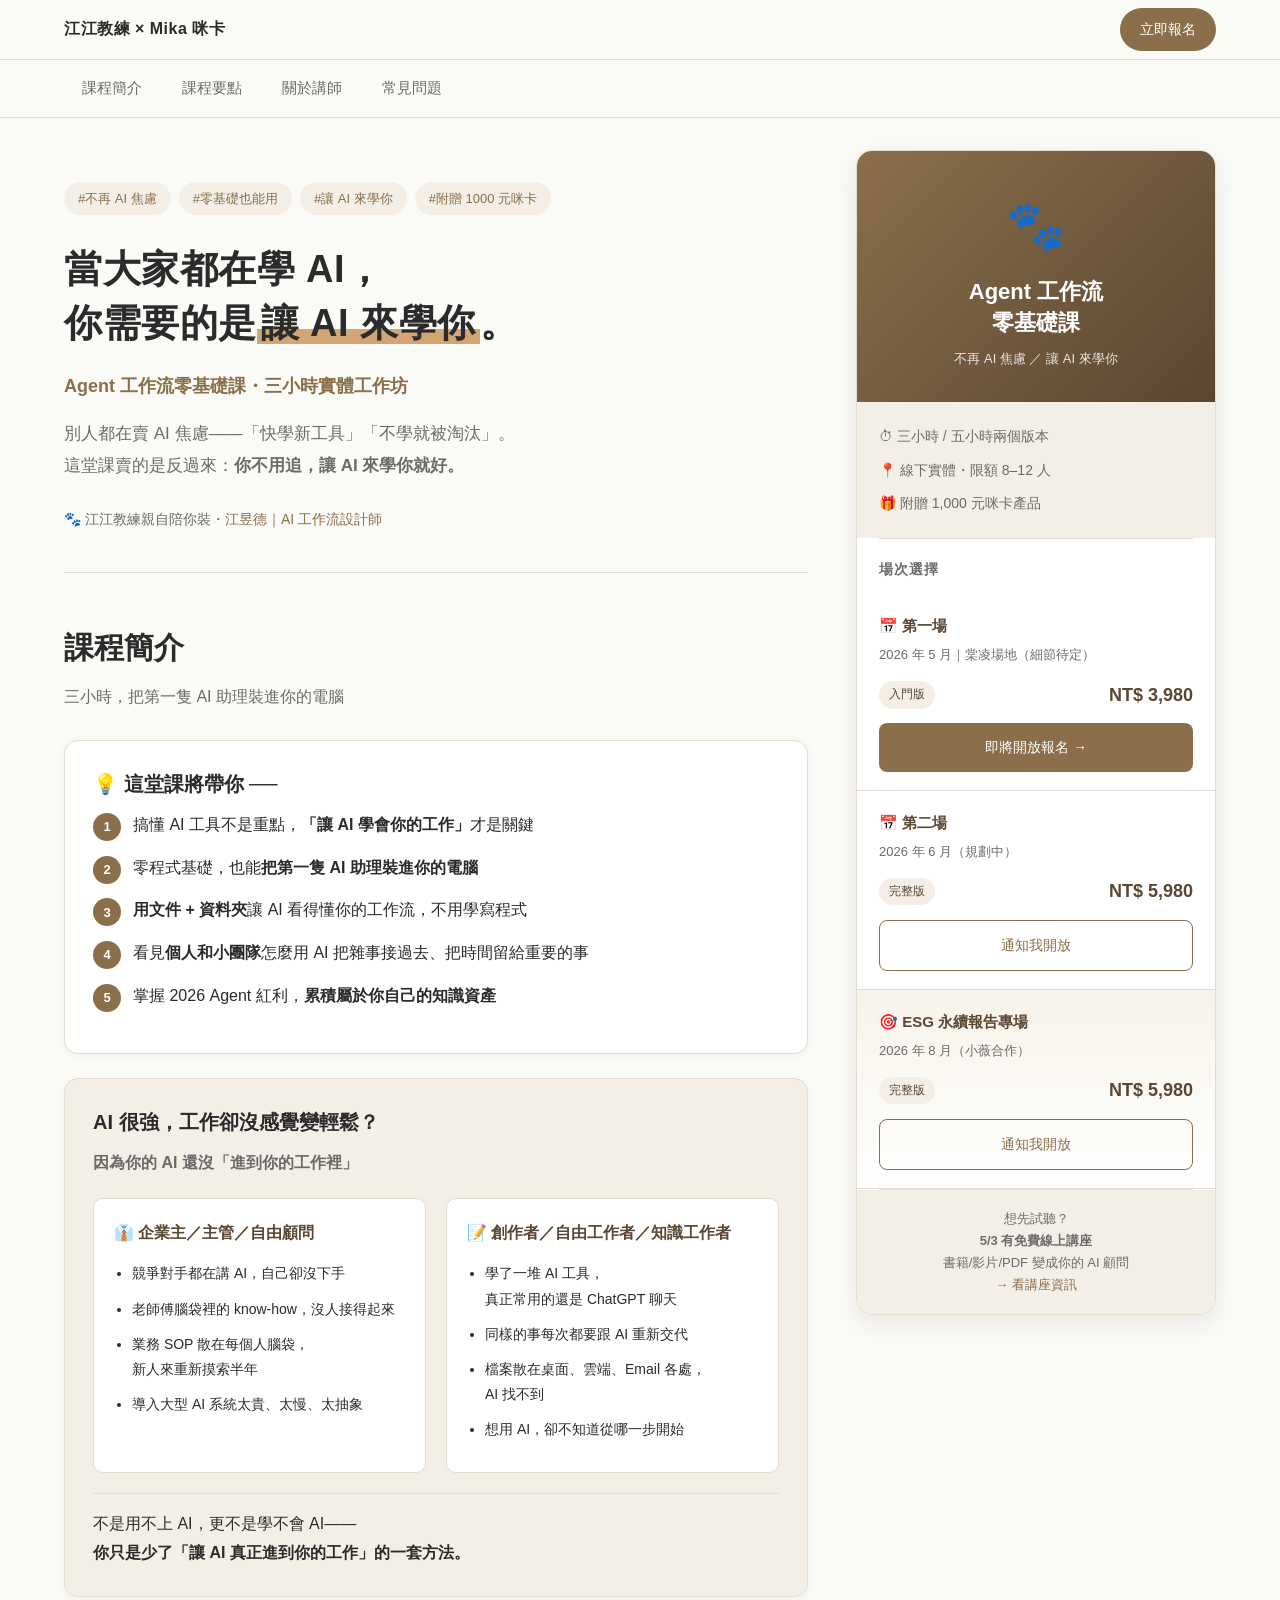
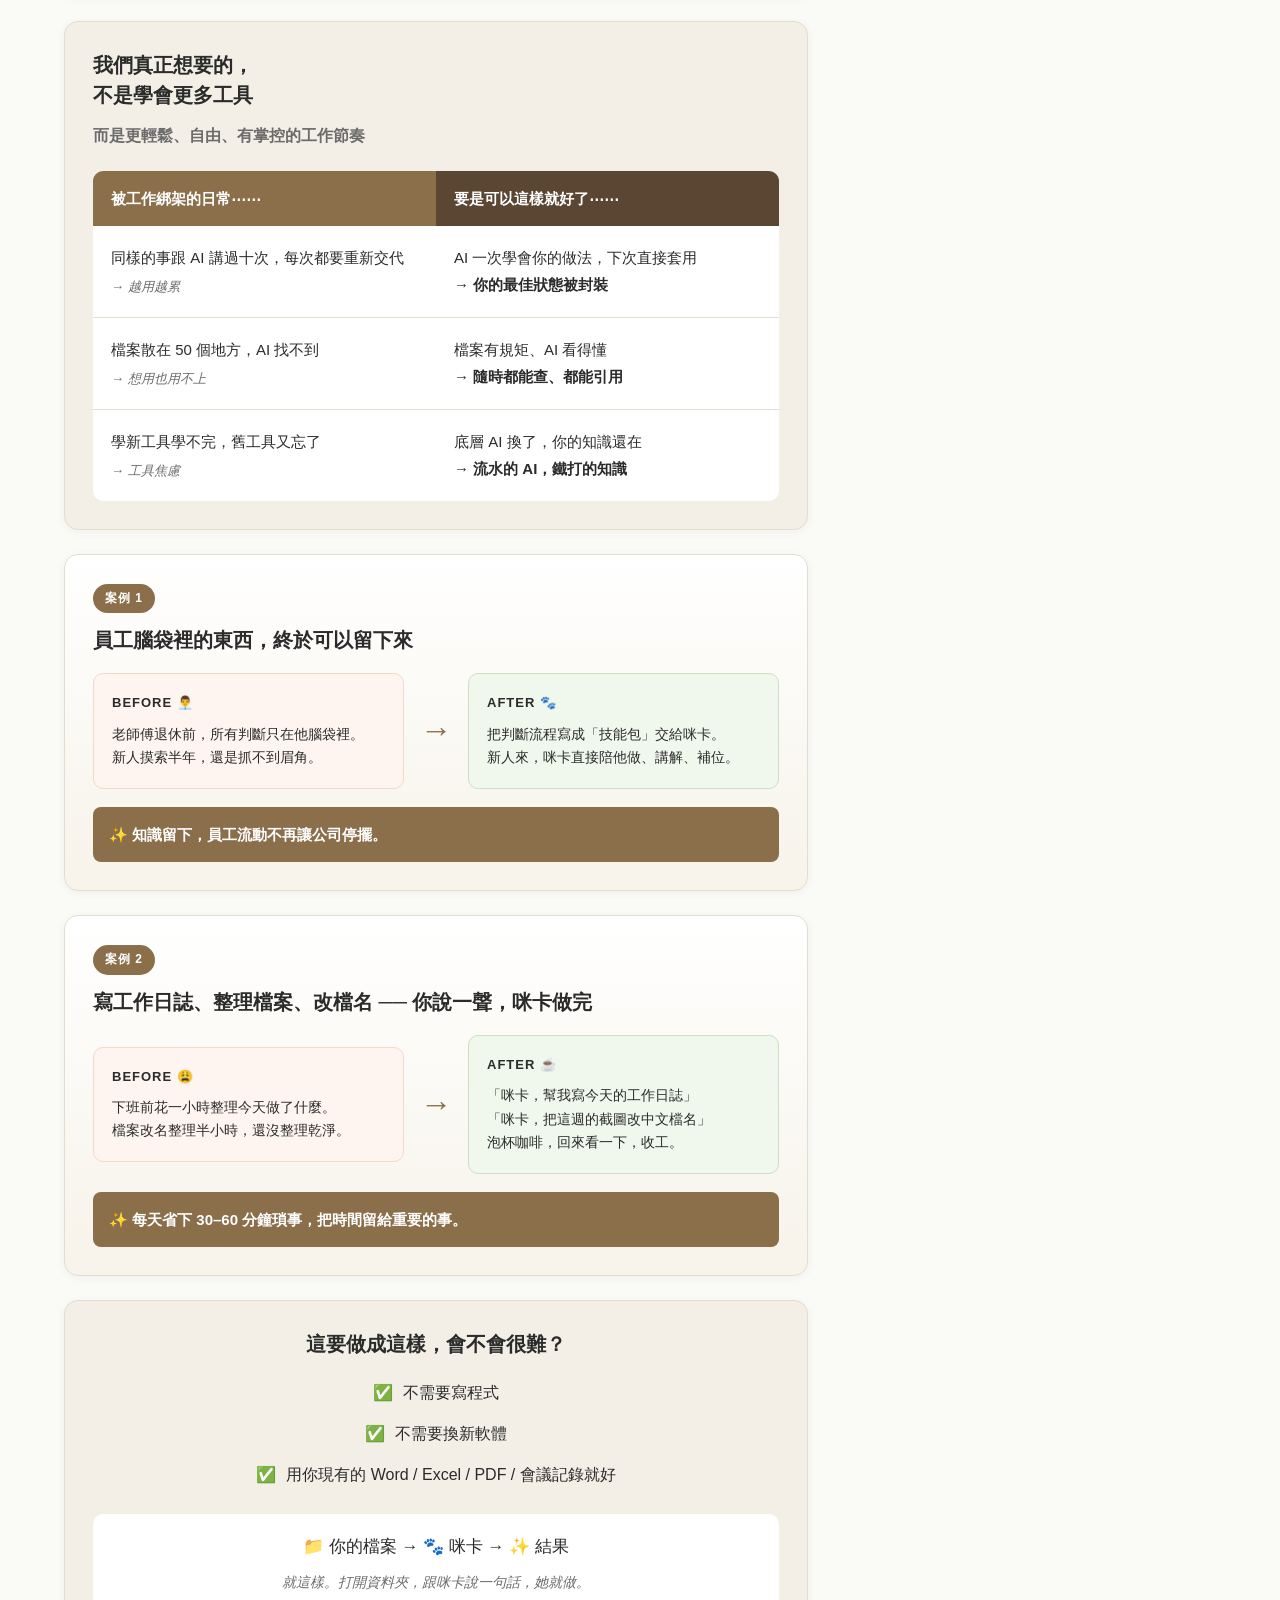
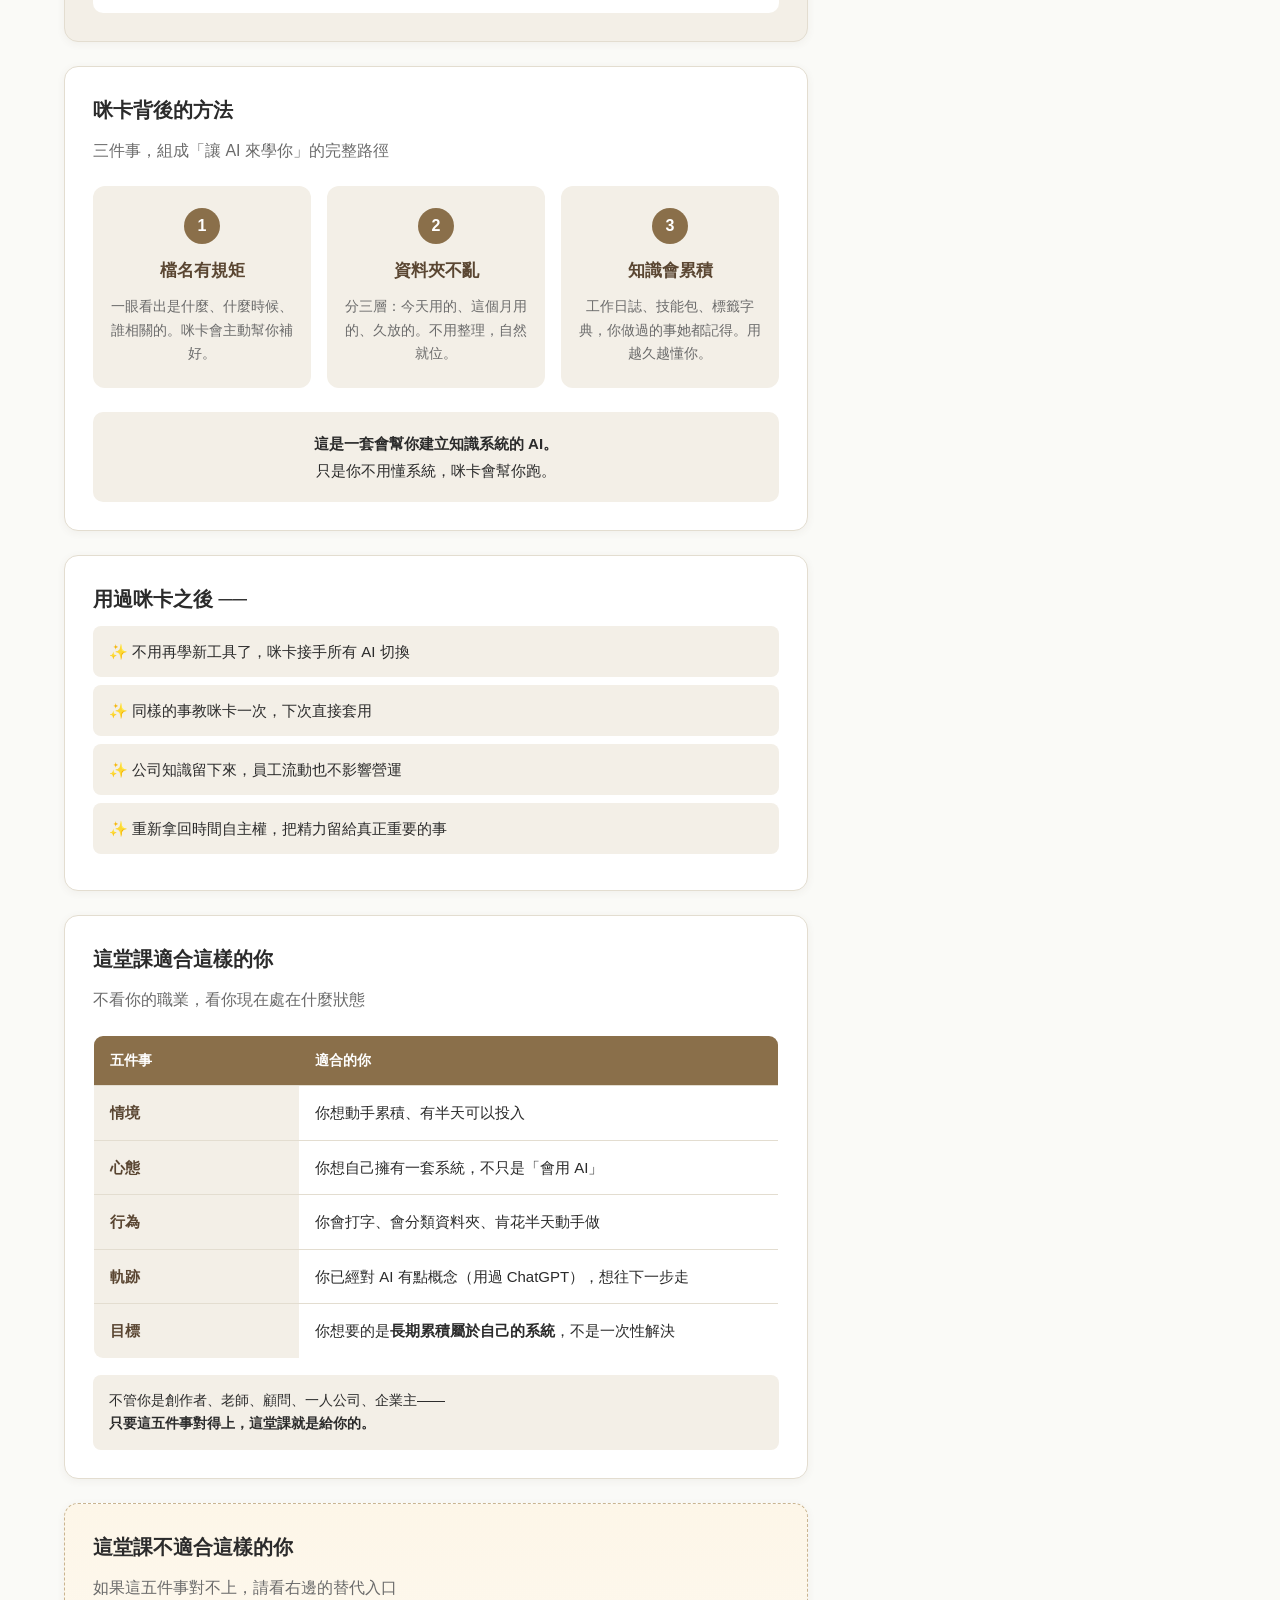
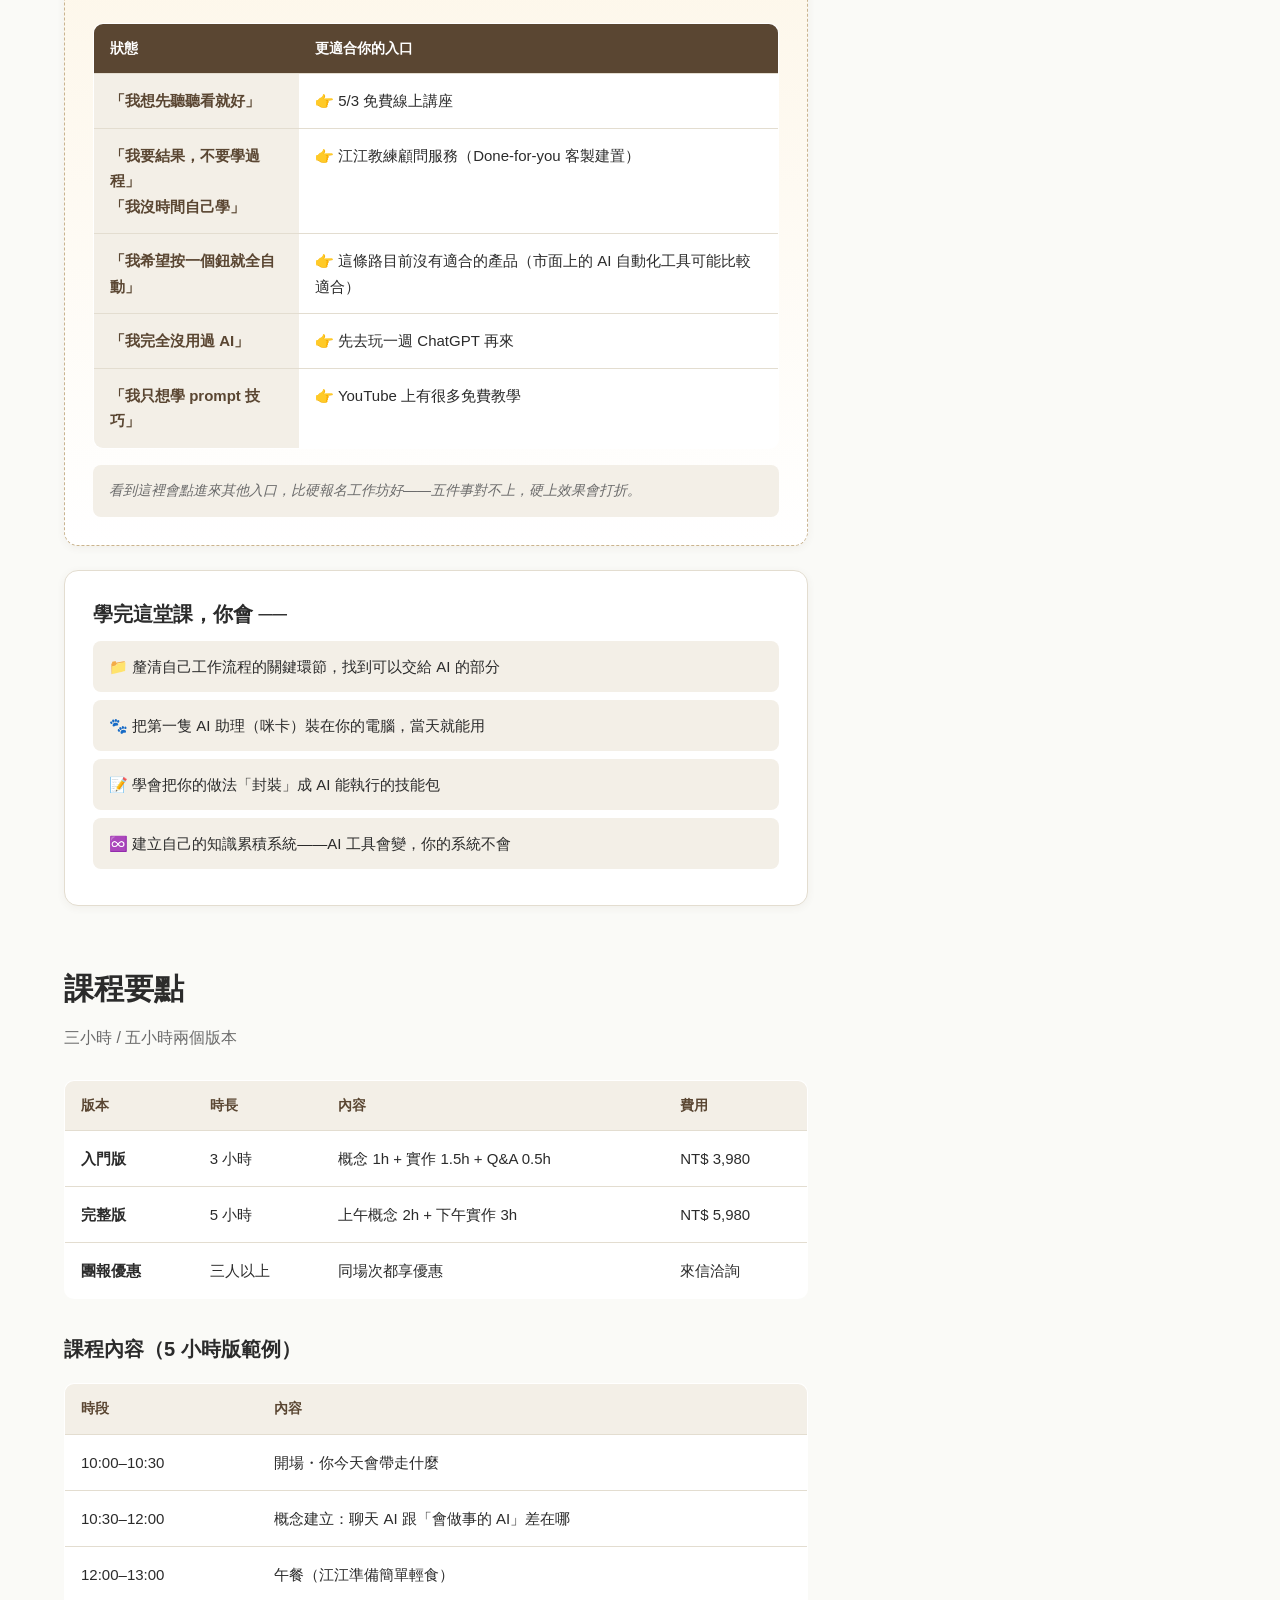
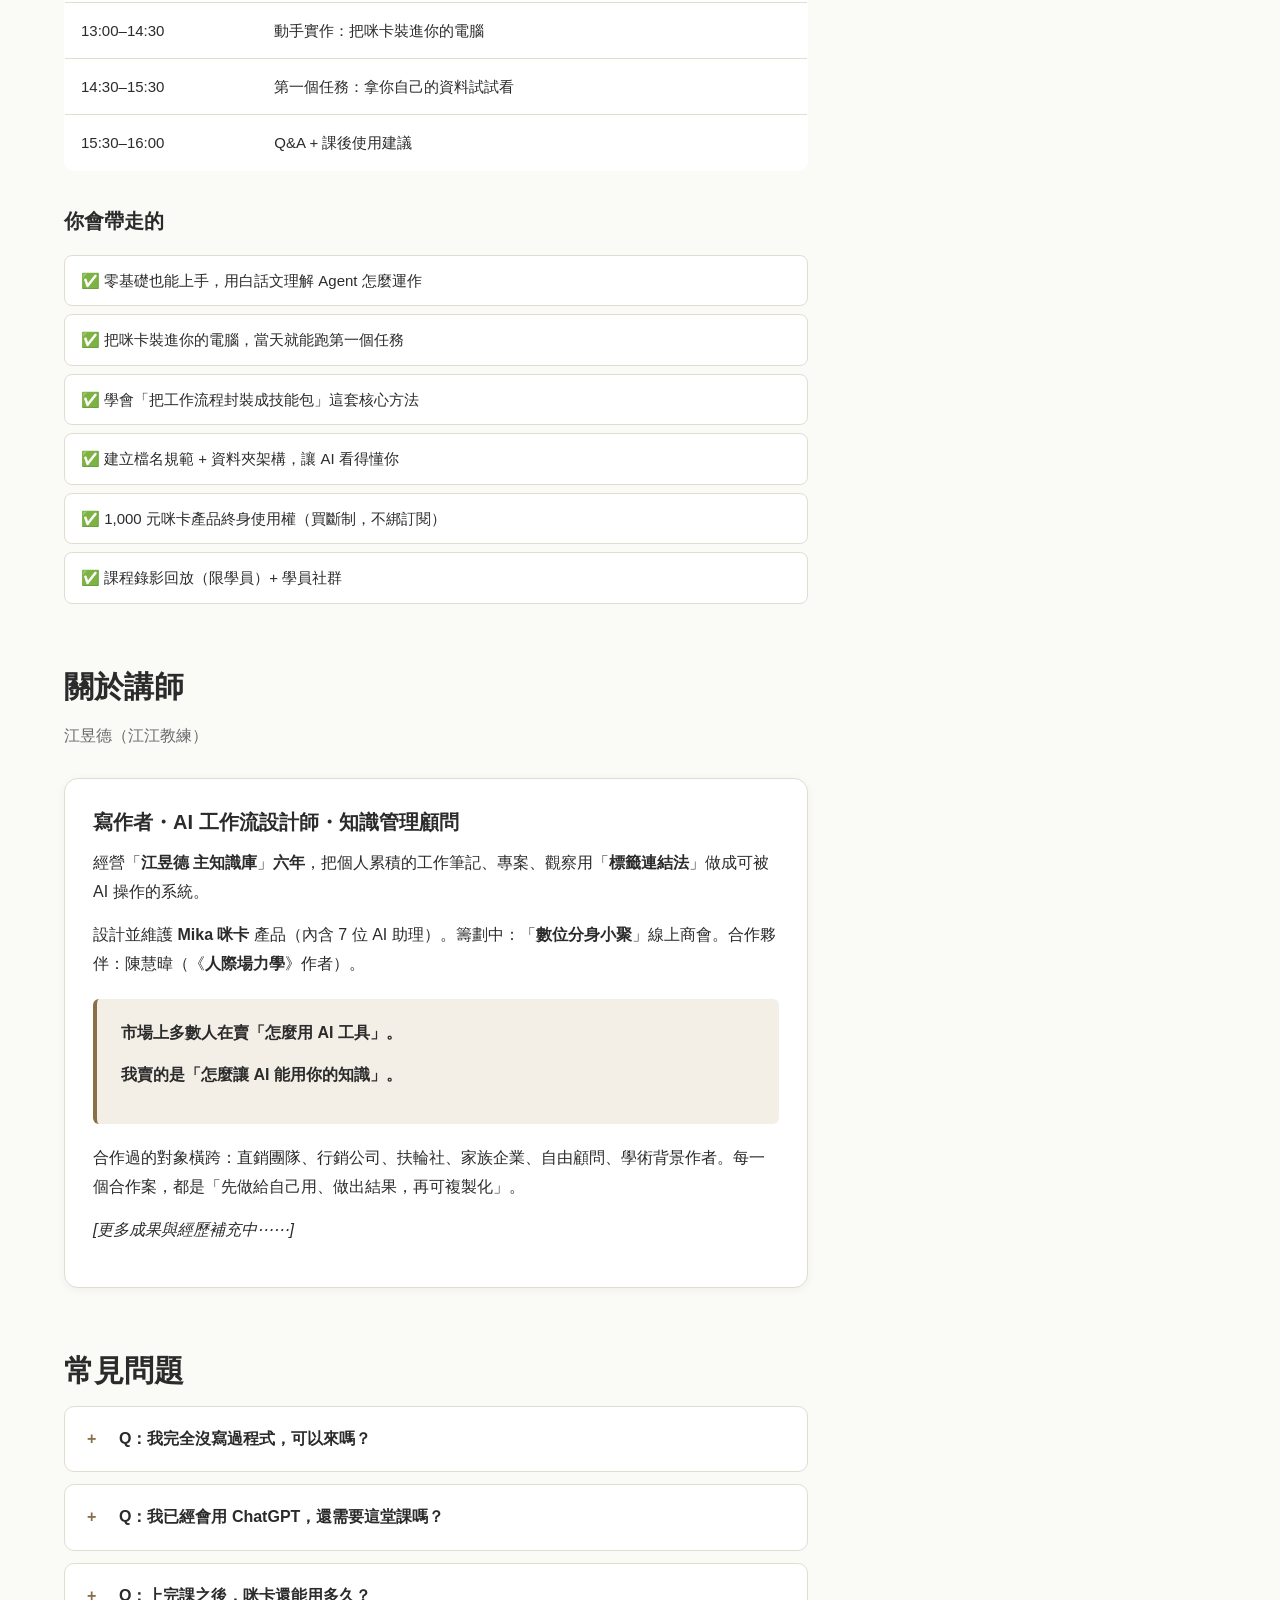
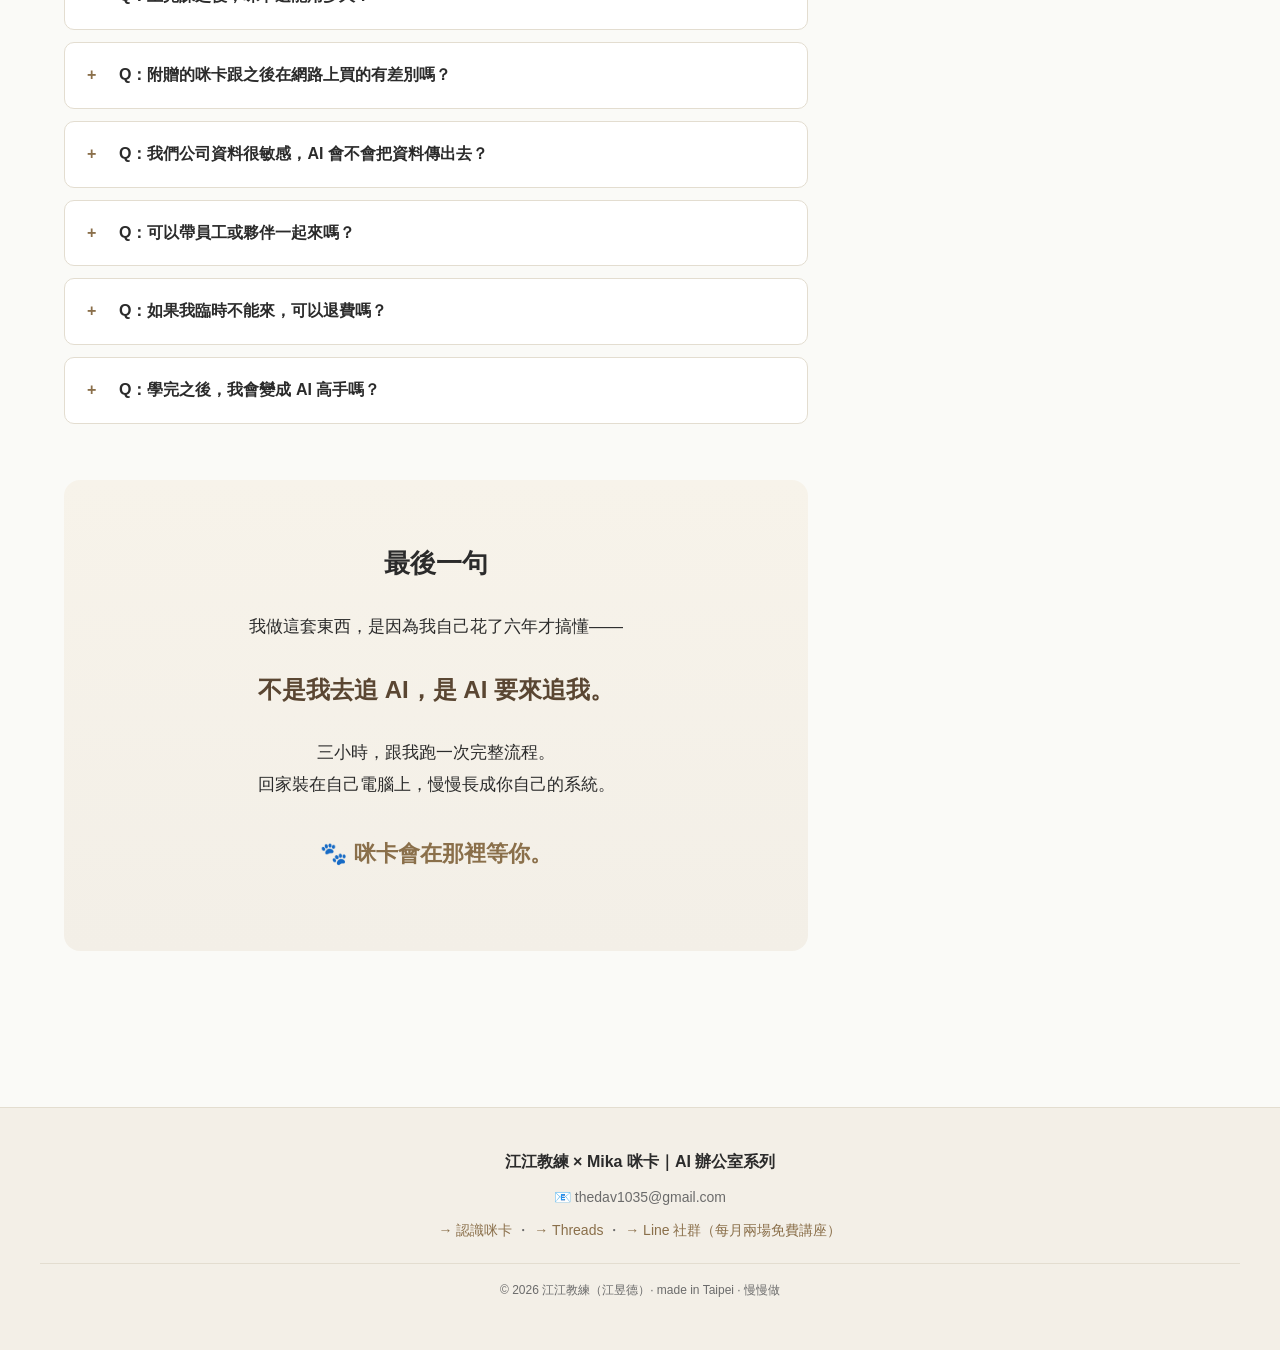
==== commit 4aa08923: "Update 適合對象 to 五要素客戶圖像 framework - Replaced profession-based segmentation (老闆/自由工作者) with status-bas" ====
--- a/index.html
+++ b/index.html
@@ -226,28 +226,76 @@
         </ul>
       </div>
 
-      <!-- 適合對象 -->
+      <!-- 適合對象（五要素客戶圖像） -->
       <div class="card audience-card">
         <h3 class="card-title">這堂課適合這樣的你</h3>
-
-        <div class="audience-grid">
-          <div class="audience-item">
-            <h4>🏢 帶領團隊的企業主、二代接班人</h4>
-            <p>老師傅、老業務即將退休，<br>想把他們的眉角、判斷留下來，不要跟著員工流動消失。</p>
-          </div>
-          <div class="audience-item">
-            <h4>💼 想數位轉型的中小企業老闆</h4>
-            <p>不想導入大型 ERP、不想花百萬，<br>想用現有的檔案、資料夾，輕量級導入 AI。</p>
-          </div>
-          <div class="audience-item">
-            <h4>🎨 自由工作者、創作者、顧問、老師</h4>
-            <p>每天都在處理散落的檔案、會議記錄、客戶資料，<br>想要 AI 真的能幫忙，不只是聊天。</p>
-          </div>
-          <div class="audience-item">
-            <h4>🚀 一人公司創業者、知識工作者</h4>
-            <p>沒有團隊，想用 AI 槓桿出生產力，<br>慢慢長出自己的「AI 工作團隊」。</p>
-          </div>
-        </div>
+        <p class="card-sub">不看你的職業，看你現在處在什麼狀態</p>
+
+        <table class="audience-table">
+          <thead>
+            <tr><th>五件事</th><th>適合的你</th></tr>
+          </thead>
+          <tbody>
+            <tr>
+              <td><strong>情境</strong></td>
+              <td>你想動手累積、有半天可以投入</td>
+            </tr>
+            <tr>
+              <td><strong>心態</strong></td>
+              <td>你想自己擁有一套系統，不只是「會用 AI」</td>
+            </tr>
+            <tr>
+              <td><strong>行為</strong></td>
+              <td>你會打字、會分類資料夾、肯花半天動手做</td>
+            </tr>
+            <tr>
+              <td><strong>軌跡</strong></td>
+              <td>你已經對 AI 有點概念（用過 ChatGPT），想往下一步走</td>
+            </tr>
+            <tr>
+              <td><strong>目標</strong></td>
+              <td>你想要的是<strong>長期累積屬於自己的系統</strong>，不是一次性解決</td>
+            </tr>
+          </tbody>
+        </table>
+
+        <p class="audience-hint">不管你是創作者、老師、顧問、一人公司、企業主——<br><strong>只要這五件事對得上，這堂課就是給你的。</strong></p>
+      </div>
+
+      <!-- 不適合對象（五要素反向） -->
+      <div class="card audience-card-not">
+        <h3 class="card-title">這堂課不適合這樣的你</h3>
+        <p class="card-sub">如果這五件事對不上，請看右邊的替代入口</p>
+
+        <table class="audience-table">
+          <thead>
+            <tr><th>狀態</th><th>更適合你的入口</th></tr>
+          </thead>
+          <tbody>
+            <tr>
+              <td>「我想先聽聽看就好」</td>
+              <td>👉 5/3 免費線上講座</td>
+            </tr>
+            <tr>
+              <td>「我要結果，不要學過程」<br>「我沒時間自己學」</td>
+              <td>👉 江江教練顧問服務（Done-for-you 客製建置）</td>
+            </tr>
+            <tr>
+              <td>「我希望按一個鈕就全自動」</td>
+              <td>👉 這條路目前沒有適合的產品（市面上的 AI 自動化工具可能比較適合）</td>
+            </tr>
+            <tr>
+              <td>「我完全沒用過 AI」</td>
+              <td>👉 先去玩一週 ChatGPT 再來</td>
+            </tr>
+            <tr>
+              <td>「我只想學 prompt 技巧」</td>
+              <td>👉 YouTube 上有很多免費教學</td>
+            </tr>
+          </tbody>
+        </table>
+
+        <p class="audience-hint" style="color: var(--text-soft);"><em>看到這裡會點進來其他入口，比硬報名工作坊好——五件事對不上，硬上效果會打折。</em></p>
       </div>
 
       <!-- 學完能做到 -->
--- a/style.css
+++ b/style.css
@@ -471,6 +471,52 @@
 .audience-item p {
   font-size: 14px;
   color: var(--text-soft);
+  line-height: 1.7;
+}
+
+/* Audience 五要素 table */
+.audience-card-not {
+  background: linear-gradient(180deg, #fdf6e8 0%, var(--bg-card) 100%);
+  border: 1px dashed var(--accent-light);
+}
+.audience-table {
+  width: 100%;
+  border-collapse: collapse;
+  margin: 12px 0;
+  background: var(--bg-card);
+  border: 1px solid var(--border);
+  border-radius: 10px;
+  overflow: hidden;
+}
+.audience-table th {
+  background: var(--accent);
+  color: white;
+  padding: 12px 16px;
+  text-align: left;
+  font-size: 14px;
+}
+.audience-card-not .audience-table th {
+  background: var(--accent-deep);
+}
+.audience-table td {
+  padding: 14px 16px;
+  border-top: 1px solid var(--border);
+  font-size: 15px;
+  vertical-align: top;
+  line-height: 1.7;
+}
+.audience-table td:first-child {
+  width: 30%;
+  background: var(--bg-alt);
+  color: var(--accent-deep);
+  font-weight: 600;
+}
+.audience-hint {
+  margin-top: 16px;
+  padding: 14px 16px;
+  background: var(--bg-alt);
+  border-radius: 8px;
+  font-size: 14px;
   line-height: 1.7;
 }
 
